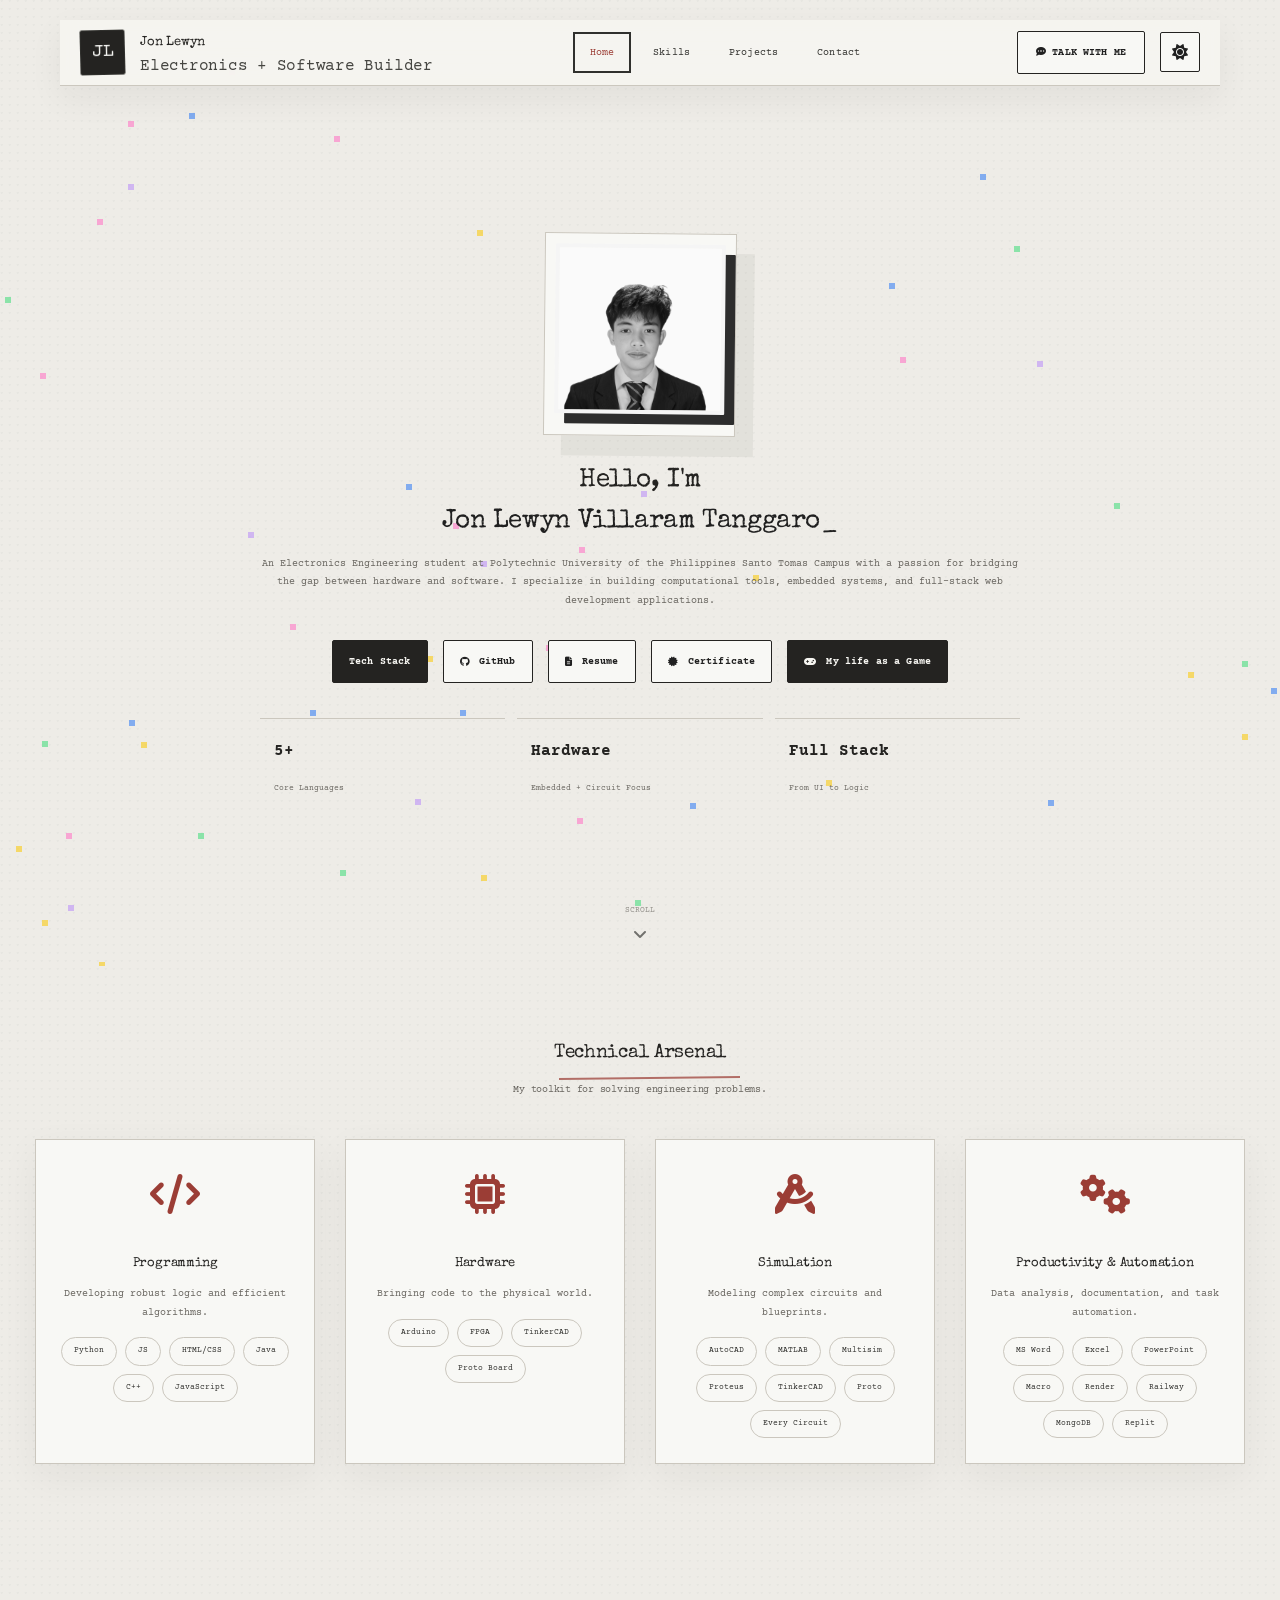
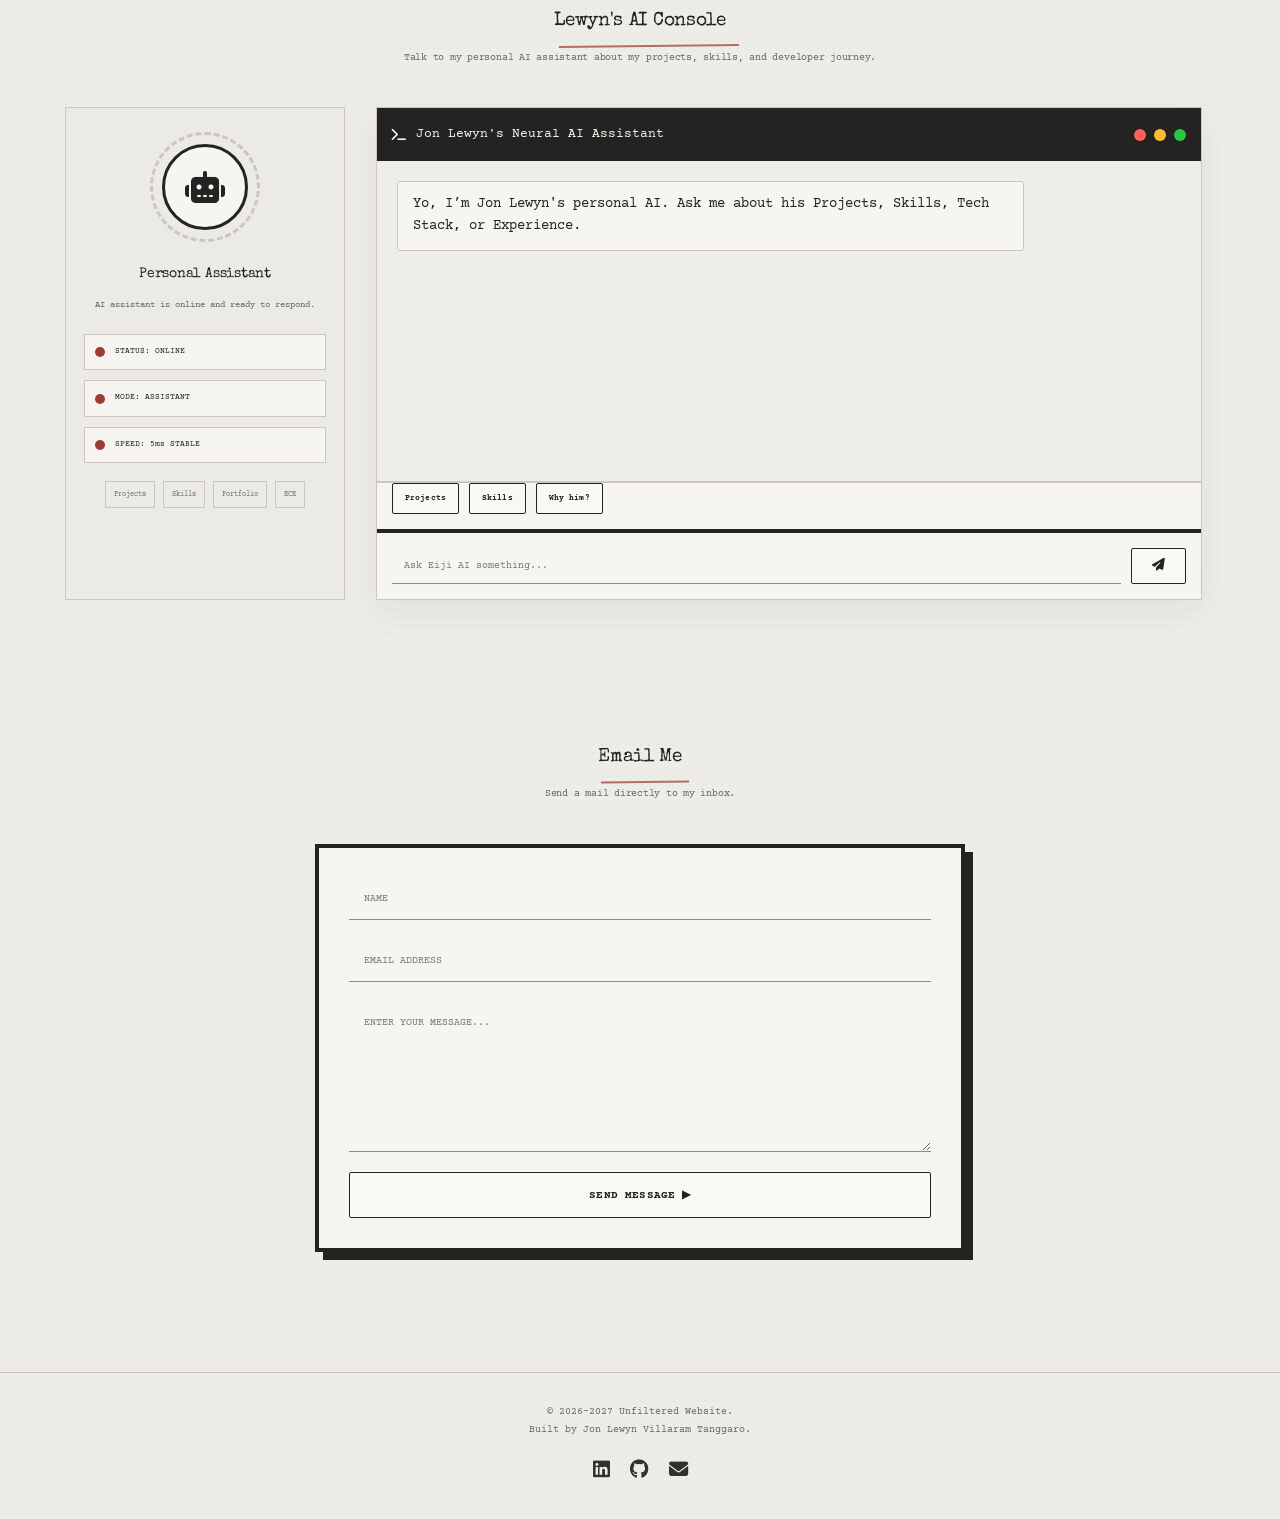
==== index.html @ c03bf4da "Add files via upload" ====
<!DOCTYPE html>
<html lang="en">
<head>
    <meta charset="UTF-8">
    <meta name="viewport" content="width=device-width, initial-scale=1.0">
    <title>Jon Lewyn | Unfiltered Website</title>

    <link href="https://fonts.googleapis.com/css2?family=Press+Start+2P&family=VT323&display=swap" rel="stylesheet">
    <link rel="stylesheet" href="https://cdnjs.cloudflare.com/ajax/libs/font-awesome/6.4.0/css/all.min.css">

    <style>
        :root {
            --bg-color: #1e1e2f;
            --panel-bg: #2a2a40;
            --panel-bg-2: #343454;
            --text-main: #f8f8f2;
            --text-muted: #a8a8b2;
            --retro-green: #4ade80;
            --retro-blue: #3b82f6;
            --retro-purple: #bd93f9;
            --retro-pink: #ff79c6;
            --retro-gold: #facc15;
            --retro-red: #ff5555;
            --border-dark: #000000;
            --grid-color: rgba(255, 255, 255, 0.03);
            --hero-glow-1: rgba(74, 222, 128, 0.10);
            --hero-glow-2: rgba(59, 130, 246, 0.10);
            --hero-glow-3: rgba(255, 121, 198, 0.08);
        }

        [data-theme="light"] {
            --bg-color: #f0f0f5;
            --panel-bg: #ffffff;
            --panel-bg-2: #ededf6;
            --text-main: #1a1a2e;
            --text-muted: #4a4a6a;
            --border-dark: #111111;
            --grid-color: rgba(0, 0, 0, 0.05);
            --hero-glow-1: rgba(74, 222, 128, 0.12);
            --hero-glow-2: rgba(59, 130, 246, 0.12);
            --hero-glow-3: rgba(255, 121, 198, 0.09);
        }

        * { box-sizing: border-box; margin: 0; padding: 0; scroll-behavior: smooth; }

        body {
            font-family: 'Press Start 2P', cursive;
            background-color: var(--bg-color);
            color: var(--text-main);
            line-height: 1.8;
            background-image:
                linear-gradient(var(--grid-color) 2px, transparent 2px),
                linear-gradient(90deg, var(--grid-color) 2px, transparent 2px);
            background-size: 30px 30px;
            overflow-x: hidden;
            transition: background-color 0.3s, color 0.3s;
            position: relative;
        }

        body::before,
        body::after {
            content: "";
            position: fixed;
            width: 500px;
            height: 500px;
            border-radius: 50%;
            filter: blur(90px);
            z-index: -1;
            animation: blobFloat 12s ease-in-out infinite;
            pointer-events: none;
        }

        body::before { top: -120px; left: -100px; background: var(--hero-glow-1); }
        body::after { bottom: -140px; right: -120px; background: var(--hero-glow-2); animation-delay: 3s; }

        @keyframes blobFloat { 0%, 100% { transform: translate(0,0) scale(1); } 50% { transform: translate(40px, 30px) scale(1.08); } }

        .scanlines { position: fixed; top: 0; left: 0; width: 100vw; height: 100vh; background: linear-gradient(rgba(18, 16, 16, 0) 50%, rgba(0, 0, 0, 0.1) 50%); background-size: 100% 4px; z-index: 9999; pointer-events: none; }

        a, button { cursor: pointer; }

        h1 { font-size: 1.6rem; line-height: 1.6; margin-bottom: 12px; }
        h2 { font-size: 1.2rem; margin-bottom: 10px; color: var(--retro-pink); text-shadow: 2px 2px 0px var(--border-dark); }
        h3 { font-size: 0.8rem; margin-bottom: 10px; color: var(--retro-blue); }
        p { font-size: 0.65rem; color: var(--text-muted); line-height: 2; }

        nav {
            position: absolute;
            top: 20px; left: 50%; transform: translateX(-50%);
            width: 95%; max-width: 1200px;
            background: rgba(42, 42, 64, 0.95);
            border: 4px solid var(--border-dark);
            box-shadow: 8px 8px 0px var(--border-dark);
            display: flex; align-items: center; justify-content: space-between;
            padding: 10px 20px; z-index: 1000;
            backdrop-filter: blur(4px);
        }

        [data-theme="light"] nav { background: rgba(255, 255, 255, 0.95); }

        .nav-left { display: flex; align-items: center; gap: 15px; }
        
        .jl-badge {
            background: var(--retro-blue); color: #fff; width: 45px; height: 45px;
            display: flex; align-items: center; justify-content: center;
            font-size: 1.2rem; border: 3px solid var(--border-dark);
            box-shadow: inset -3px -3px 0 rgba(0,0,0,0.3); text-shadow: 2px 2px 0 #000;
            cursor: pointer; transition: transform 0.1s, filter 0.2s;
        }
        .jl-badge:hover { filter: brightness(1.2); transform: scale(1.05); }
        .jl-badge:active { transform: scale(0.95); }

        .nav-brand-text { display: flex; flex-direction: column; justify-content: center; }
        .nav-brand-text .name { color: var(--text-main); font-size: 0.8rem; text-shadow: 2px 2px 0 var(--border-dark); margin-bottom: 4px;}
        .nav-brand-text .title { font-family: 'VT323', monospace; color: var(--retro-green); font-size: 1rem; line-height: 1;}

        .nav-center { display: flex; align-items: center; gap: 5px; }
        .nav-center a {
            color: var(--text-main); text-decoration: none; font-size: 0.6rem; padding: 10px 15px;
            background: transparent; border: 2px solid transparent; font-family: inherit; text-transform: uppercase; transition: 0.2s;
        }
        .nav-center a.active { background: var(--panel-bg-2); border-color: var(--border-dark); color: var(--retro-gold); box-shadow: 2px 2px 0 var(--border-dark); }
        .nav-center a:hover { color: var(--retro-pink); background: rgba(0,0,0,0.2);}

        .nav-right { display: flex; align-items: center; gap: 15px; }
        .btn-talk {
            background: var(--retro-blue); color: #fff; text-decoration: none; font-size: 0.6rem;
            padding: 12px 18px; border: 3px solid var(--border-dark); box-shadow: 4px 4px 0 var(--border-dark);
            transition: all 0.1s; text-transform: uppercase;
        }
        .btn-talk:hover { filter: brightness(1.1); }
        .btn-talk:active { transform: translate(4px, 4px); box-shadow: 0 0 0 var(--border-dark); }

        .theme-toggle-btn { background: var(--panel-bg-2); border: 3px solid var(--border-dark); width: 40px; height: 40px; font-size: 1rem; color: var(--retro-gold); display: flex; align-items: center; justify-content: center; box-shadow: 4px 4px 0 var(--border-dark); transition: 0.1s;}
        .theme-toggle-btn:active { transform: translate(4px, 4px); box-shadow: 0 0 0 var(--border-dark); }
        .mobile-menu-btn { display: none; background: var(--panel-bg-2); border: 3px solid var(--border-dark); width: 40px; height: 40px; font-size: 1.2rem; color: var(--text-main); display: none; align-items: center; justify-content: center; box-shadow: 4px 4px 0 var(--border-dark); }

        .hero-container { position: relative; text-align: center; padding: 140px 20px 120px; overflow: hidden; min-height: 100vh; display: flex; align-items: center; justify-content: center; flex-direction: column; }
        .hero-content { position: relative; z-index: 2; max-width: 1100px; margin: 0 auto; animation: heroFadeUp 1s ease forwards; }

        @keyframes heroFadeUp { from { opacity: 0; transform: translateY(30px); } to { opacity: 1; transform: translateY(0); } }

        #particle-canvas { position: absolute; inset: 0; z-index: 0; pointer-events: none; }
        .pixel-particle { position: absolute; width: 6px; height: 6px; opacity: 0.6; animation: floatUp linear infinite; }
        @keyframes floatUp { 0% { transform: translateY(0); opacity: 0; } 10% { opacity: 0.85; } 90% { opacity: 0.1; } 100% { transform: translateY(-180px); opacity: 0; } }

        .profile-frame { margin-bottom: 25px; display: inline-block; position: relative; padding: 10px; background: transparent; }
        .profile-pic { width: 170px; height: 170px; object-fit: cover; border: 4px solid var(--border-dark); box-shadow: 10px 10px 0px var(--retro-blue), 0 0 0 4px rgba(255,255,255,0.04); image-rendering: auto; position: relative; z-index: 2; animation: profileFloat 3s ease-in-out infinite; background: #fff; }
        
      
        .sticker-gif {
            position: absolute;
            bottom: -5px; 
            right: -85px; 
            height: 160px; 
            width: auto;
            z-index: 5;
            filter: drop-shadow(4px 4px 0px rgba(0,0,0,0.5));
            transition: transform 0.2s ease;
        }
        .sticker-gif:hover {
            transform: scale(1.1) rotate(3deg);
        }

        @keyframes profileFloat { 0%, 100% { transform: translateY(0); } 50% { transform: translateY(-8px); } }


        .gradient-text { color: var(--retro-purple); text-shadow: 3px 3px 0px var(--border-dark); }
        .bio-text { max-width: 760px; margin: 0 auto 30px auto; }

        .cta-buttons { display: flex; justify-content: center; flex-wrap: wrap; gap: 15px; margin-bottom: 35px; }
        .btn-primary, .btn-secondary { display: inline-flex; align-items: center; gap: 10px; padding: 12px 16px; font-size: 0.6rem; text-decoration: none; text-transform: uppercase; border: 4px solid var(--border-dark); box-shadow: 6px 6px 0px var(--border-dark); transition: transform 0.15s, box-shadow 0.15s, filter 0.2s; color: #fff; position: relative; overflow: hidden; }
        .btn-primary::before, .btn-secondary::before { content: ""; position: absolute; top: 0; left: -120%; width: 70%; height: 100%; background: rgba(255,255,255,0.18); transform: skewX(-25deg); transition: left 0.45s ease; }
        .btn-primary:hover::before, .btn-secondary:hover::before { left: 140%; }
        .btn-primary:hover, .btn-secondary:hover { transform: translate(-2px, -2px); filter: brightness(1.05); }
        .btn-primary { background: var(--retro-blue); }
        .btn-secondary { background: var(--panel-bg); color: var(--text-main); }
        .cta-buttons a[href="rpg-resume.html"] { background: var(--retro-green); color: #000; }

        .btn-primary:active, .btn-secondary:active, .cta-buttons a[href="rpg-resume.html"]:active {
            transform: translate(4px, 4px);
            box-shadow: 2px 2px 0px var(--border-dark);
        }

        .hero-stats { display: grid; grid-template-columns: repeat(3, minmax(150px, 1fr)); gap: 16px; max-width: 760px; margin: 0 auto; }
        .stat-card { background: var(--panel-bg); border: 4px solid var(--border-dark); box-shadow: 6px 6px 0px var(--border-dark); padding: 18px 14px; transition: transform 0.2s; }
        .stat-card:hover { transform: translateY(-4px); }
        .stat-card strong { display: block; font-size: 1rem; color: var(--retro-green); margin-bottom: 6px; text-shadow: 2px 2px 0px var(--border-dark); }
        .stat-card span { font-size: 0.5rem; color: var(--text-muted); }

        .scroll-indicator { position: absolute; bottom: 24px; left: 50%; transform: translateX(-50%); color: var(--text-muted); font-size: 0.5rem; z-index: 2; display: flex; flex-direction: column; align-items: center; gap: 8px; animation: bounceDown 2s infinite; }
        .scroll-indicator i { color: var(--retro-pink); font-size: 1rem; }
        @keyframes bounceDown { 0%, 100% { transform: translateX(-50%) translateY(0); } 50% { transform: translateX(-50%) translateY(6px); } }

        .skills-section, .ai-chat-section, .contact-section { padding: 70px 20px; text-align: center; position: relative; z-index: 2; }
        .section-title { margin-bottom: 40px; }

        .skills-grid { display: flex; justify-content: center; flex-wrap: wrap; gap: 30px; max-width: 1250px; margin: 0 auto; }

        @keyframes popInReveal { 0% { opacity: 0; transform: translateY(60px) scale(0.9); } 100% { opacity: 1; transform: translateY(0) scale(1); } }

        .skill-card {
            background: linear-gradient(180deg, var(--panel-bg), var(--panel-bg-2));
            width: 280px; padding: 25px; border: 4px solid var(--border-dark);
            box-shadow: 8px 8px 0px var(--border-dark); transition: transform 0.2s, background-color 0.3s, box-shadow 0.2s;
            opacity: 0; position: relative; overflow: hidden;
        }
        .skill-card::after { content: ""; position: absolute; inset: 0; background: linear-gradient(135deg, transparent 0%, rgba(255,255,255,0.08) 50%, transparent 100%); transform: translateX(-120%); transition: transform 0.5s ease; }
        .skill-card:hover::after { transform: translateX(120%); }
        .skill-card.show { animation: popInReveal 0.6s cubic-bezier(0.175, 0.885, 0.32, 1.275) forwards; }
        .skill-card:nth-child(1).show { animation-delay: 0.1s; } .skill-card:nth-child(2).show { animation-delay: 0.25s; }
        .skill-card:nth-child(3).show { animation-delay: 0.4s; } .skill-card:nth-child(4).show { animation-delay: 0.55s; }
        .skill-card:hover { transform: translateY(-8px) rotate(-0.5deg); box-shadow: 10px 10px 0px var(--border-dark); }
        .icon-box { font-size: 2.5rem; color: var(--retro-pink); margin-bottom: 15px; text-shadow: 3px 3px 0px var(--border-dark); }
        .tags { margin-top: 15px; display: flex; flex-wrap: wrap; justify-content: center; gap: 8px; }
        .tags span { background: #000; color: var(--retro-green); padding: 6px 8px; font-size: 0.5rem; border: 2px solid #555; transition: transform 0.2s; }
        .tags span:hover { transform: scale(1.06); }

        .ai-chat-section .section-title p { max-width: 760px; margin: 0 auto; }
        .ai-shell { max-width: 1150px; margin: 0 auto; display: grid; grid-template-columns: 280px 1fr; gap: 24px; align-items: stretch; }
        .ai-side-panel { background: linear-gradient(180deg, #111827, #1b1b2f); border: 4px solid var(--border-dark); box-shadow: 8px 8px 0px var(--border-dark); padding: 24px 18px; text-align: center; position: relative; overflow: hidden; }
        .ai-side-panel::before { content: ""; position: absolute; inset: 0; background: linear-gradient(135deg, rgba(74, 222, 128, 0.08), transparent 40%), linear-gradient(315deg, rgba(59, 130, 246, 0.08), transparent 40%); pointer-events: none; }
        .ai-avatar-wrap { position: relative; width: 110px; height: 110px; margin: 0 auto 20px; }
        .ai-avatar-ring { position: absolute; inset: 0; border: 3px dashed var(--retro-blue); border-radius: 50%; animation: spinRing 8s linear infinite; }
        .ai-avatar { position: absolute; inset: 12px; border-radius: 50%; display: flex; align-items: center; justify-content: center; background: radial-gradient(circle at top, #1f2937, #000); border: 3px solid var(--retro-green); color: var(--retro-green); font-size: 2rem; box-shadow: 0 0 20px rgba(74, 222, 128, 0.25); }
        @keyframes spinRing { from { transform: rotate(0deg); } to { transform: rotate(360deg); } }
        .ai-side-panel h3 { color: var(--retro-green); font-size: 0.9rem; margin-bottom: 10px; text-shadow: 2px 2px 0px var(--border-dark); }
        .ai-side-text { font-size: 0.55rem; margin-bottom: 20px; }
        .ai-status-list { display: flex; flex-direction: column; gap: 10px; margin-bottom: 18px; }
        .ai-status-item { display: flex; align-items: center; gap: 10px; background: rgba(0, 0, 0, 0.45); border: 2px solid var(--border-dark); padding: 10px; font-size: 0.5rem; color: var(--text-main); text-align: left; }
        .dot { width: 10px; height: 10px; border-radius: 50%; flex-shrink: 0; }
        .dot.online { background: var(--retro-green); box-shadow: 0 0 12px var(--retro-green); }
        .dot.thinking { background: var(--retro-gold); box-shadow: 0 0 12px var(--retro-gold); }
        .dot.secure { background: var(--retro-blue); box-shadow: 0 0 12px var(--retro-blue); }
        .ai-mini-tags { display: flex; flex-wrap: wrap; justify-content: center; gap: 8px; }
        .ai-mini-tags span { font-size: 0.45rem; padding: 6px 8px; border: 2px solid var(--border-dark); background: #000; color: var(--retro-pink); }

        .chat-container { background: var(--panel-bg); max-width: 100%; margin: 0 auto; border: 4px solid var(--border-dark); box-shadow: 8px 8px 0px var(--border-dark); display: flex; flex-direction: column; overflow: hidden; position: relative; }
        .cool-chat { background: linear-gradient(180deg, var(--panel-bg), #1d2038); }
        .chat-container::before { content: ""; position: absolute; inset: 0; background: repeating-linear-gradient(to bottom, rgba(255,255,255,0.03), rgba(255,255,255,0.03) 2px, transparent 2px, transparent 4px); pointer-events: none; opacity: 0.22; }
        .chat-header { background: #000; padding: 15px; color: var(--retro-green); border-bottom: 4px solid var(--border-dark); display: flex; align-items: center; justify-content: space-between; gap: 10px; font-size: 0.8rem; text-align: left; position: relative; z-index: 2; }
        .chat-header-left { display: flex; align-items: center; gap: 10px; }
        .chat-header-right { display: flex; gap: 8px; }
        .chat-header-right span { width: 12px; height: 12px; border-radius: 50%; display: block; }
        .chat-header-right span:nth-child(1) { background: #ff5f56; }
        .chat-header-right span:nth-child(2) { background: #ffbd2e; }
        .chat-header-right span:nth-child(3) { background: #27c93f; }

        .chat-messages { height: 320px; padding: 20px; overflow-y: auto; display: flex; flex-direction: column; gap: 15px; background: var(--bg-color); font-family: Arial, sans-serif; font-size: 0.9rem; text-align: left; position: relative; z-index: 2; }
        .chat-messages::-webkit-scrollbar { width: 8px; }
        .chat-messages::-webkit-scrollbar-thumb { background: var(--border-dark); }
        .message { padding: 12px 15px; border-radius: 8px; max-width: 80%; line-height: 1.5; border: 2px solid var(--border-dark); animation: messageIn 0.25s ease; }
        @keyframes messageIn { from { opacity: 0; transform: translateY(8px); } to { opacity: 1; transform: translateY(0); } }
        .msg-ai { background: var(--panel-bg); color: var(--text-main); align-self: flex-start; box-shadow: 3px 3px 0px var(--border-dark); }
        .msg-user { background: var(--retro-blue); color: #fff; align-self: flex-end; box-shadow: -3px 3px 0px var(--border-dark); }

        .quick-prompts { display: flex; flex-wrap: wrap; gap: 10px; padding: 0 15px 15px; background: var(--panel-bg); border-top: 2px solid rgba(255,255,255,0.06); position: relative; z-index: 2; }
        .prompt-chip { font-family: 'Press Start 2P', cursive; font-size: 0.5rem; padding: 10px 12px; border: 3px solid var(--border-dark); background: #000; color: var(--retro-green); box-shadow: 4px 4px 0px var(--border-dark); transition: transform 0.15s, color 0.2s; }
        .prompt-chip:hover { transform: translateY(-2px); color: var(--retro-pink); }

        .typing { display: inline-flex; gap: 5px; align-items: center; }
        .typing span { width: 7px; height: 7px; background: var(--retro-green); display: inline-block; animation: typingBlink 1s infinite ease-in-out; }
        .typing span:nth-child(2) { animation-delay: 0.15s; } .typing span:nth-child(3) { animation-delay: 0.3s; }
        @keyframes typingBlink { 0%, 100% { opacity: 0.3; transform: translateY(0); } 50% { opacity: 1; transform: translateY(-3px); } }

        .chat-input-area { display: flex; padding: 15px; background: var(--panel-bg); border-top: 4px solid var(--border-dark); position: relative; z-index: 2; }
        .chat-input-area input { flex: 1; padding: 12px; font-family: 'Press Start 2P', cursive; font-size: 0.6rem; background: var(--bg-color); color: var(--text-main); border: 4px solid var(--border-dark); outline: none; }
        .chat-input-area button { background: var(--retro-green); color: #000; border: 4px solid var(--border-dark); padding: 0 20px; margin-left: 10px; font-family: 'Press Start 2P', cursive; font-size: 0.8rem; transition: transform 0.1s; }
        .chat-input-area button:active { transform: translateY(2px); }

        .contact-form { background: var(--panel-bg); max-width: 650px; margin: 0 auto; padding: 30px; border: 4px solid var(--border-dark); box-shadow: 8px 8px 0px var(--border-dark); display: flex; flex-direction: column; gap: 20px; transition: background-color 0.3s; }
        .contact-form input, .contact-form textarea { font-family: 'Press Start 2P', cursive; background: var(--bg-color); color: var(--text-main); border: 4px solid var(--border-dark); padding: 15px; font-size: 0.6rem; outline: none; width: 100%; transition: background-color 0.3s, color 0.3s, transform 0.2s; }
        .contact-form input:focus, .contact-form textarea:focus { border-color: var(--retro-pink); transform: translateY(-2px); }
        .contact-form textarea { resize: vertical; min-height: 150px; }
        .contact-form button { background: var(--retro-pink); color: #fff; border: 4px solid var(--border-dark); padding: 15px; font-family: 'Press Start 2P', cursive; font-size: 0.7rem; text-transform: uppercase; box-shadow: 6px 6px 0px var(--border-dark); transition: all 0.1s; }
        .contact-form button:active { transform: translate(4px, 4px); box-shadow: 2px 2px 0px var(--border-dark); }

        footer { background: var(--panel-bg); border-top: 4px solid var(--border-dark); padding: 30px; text-align: center; margin-top: 50px; transition: background-color 0.3s; }
        .social-links { margin-top: 15px; display: flex; justify-content: center; gap: 20px; }
        .social-links a { color: var(--text-main); font-size: 1.2rem; text-shadow: 2px 2px 0px var(--border-dark); transition: color 0.2s, transform 0.2s; }
        .social-links a:hover { color: var(--retro-blue); transform: translateY(-3px); }

        .reveal { opacity: 0; transform: translateY(30px); transition: opacity 0.7s ease, transform 0.7s ease; }
        .reveal.visible { opacity: 1; transform: translateY(0); }

        /* --- ANDROID EMULATOR MODAL (FIXED) --- */
        .emulator-modal {
            display: none; position: fixed; top: 0; left: 0; width: 100vw; height: 100vh;
            background: rgba(0,0,0,0.85); z-index: 9999; align-items: center; justify-content: center;
            backdrop-filter: blur(5px);
        }
        .emulator-modal.show { display: flex; animation: fadeIn 0.2s ease; }
        @keyframes fadeIn { from { opacity: 0; } to { opacity: 1; } }

        .emulator-window {
            background: var(--panel-bg); border: 4px solid var(--border-dark); box-shadow: 12px 12px 0px rgba(0,0,0,0.8);
            width: 90%; max-width: 450px; height: 90vh; display: flex; flex-direction: column;
        }

        .emulator-header {
            background: #1e1e1e; border-bottom: 4px solid var(--border-dark); padding: 10px 15px;
            display: flex; justify-content: space-between; align-items: center; color: var(--text-muted);
        }
        .emulator-title { font-size: 0.6rem; font-family: 'Press Start 2P', cursive; color: var(--retro-green); display: flex; align-items: center; gap: 8px;}
        .emulator-close { background: var(--retro-red); border: 2px solid var(--border-dark); color: #fff; width: 25px; height: 25px; font-size: 0.8rem; cursor: pointer; transition: 0.1s;}
        .emulator-close:active { transform: translate(2px, 2px); }

        .emulator-body {
            flex: 1; display: flex; align-items: center; justify-content: center; background: #2b2b2b;
            background-image: linear-gradient(#333 1px, transparent 1px), linear-gradient(90deg, #333 1px, transparent 1px);
            background-size: 20px 20px; padding: 20px; overflow: hidden;
        }

        /* FIXED PHONE BEZELS */
        .phone-mockup {
            width: 320px; height: 600px; max-height: 90%; background: #111; border: 4px solid #444; border-radius: 30px;
            position: relative; display: flex; flex-direction: column; align-items: center;
            box-shadow: 0 0 20px rgba(0,0,0,0.5); 
            padding: 40px 10px; /* Thick top and bottom bezels */
        }
        
        .phone-camera { 
            width: 40px; height: 6px; background: #222; border-radius: 10px; 
            position: absolute; top: 18px; left: 50%; transform: translateX(-50%);
        }

        .phone-screen { 
            width: 100%; height: 100%; background: var(--bg-color); 
            border: 2px solid #222; border-radius: 4px; overflow: hidden; position: relative;
        }
        .phone-screen iframe { width: 100%; height: 100%; border: none; display: block; }

        .emulator-console {
            height: 100px; background: #000; border-top: 4px solid var(--border-dark); padding: 10px;
            font-family: 'VT323', monospace; font-size: 0.9rem; color: #aaa; display: flex; flex-direction: column; gap: 4px;
        }

        @media (max-width: 900px) {
            nav {
                position: absolute; top: 0; left: 0; transform: none; width: 100%; max-width: 100%;
                border-left: none; border-right: none; border-top: none; padding: 15px 20px; margin: 0; border-radius: 0;
            }
            .nav-brand-text { display: none; }
            .nav-center {
                display: none; width: 100%; flex-direction: column; position: absolute; top: 100%; left: 0;
                background: var(--panel-bg); border-bottom: 4px solid var(--border-dark); padding: 0; margin: 0; box-shadow: 0px 8px 0px rgba(0,0,0,0.5);
            }
            .nav-center.show { display: flex; }
            .nav-center a { width: 100%; padding: 18px; text-align: center; border-bottom: 2px solid var(--border-dark); font-size: 0.7rem; }
            .nav-center a:last-child { border-bottom: none; }
            .mobile-menu-btn { display: flex; }
            .btn-talk { display: none; }

            .hero-container { min-height: auto; padding: 120px 16px 100px; }
            h1 { font-size: 1.15rem; }
            .hero-stats { grid-template-columns: 1fr; max-width: 350px; }
            .ai-shell { grid-template-columns: 1fr; }
            .chat-input-area { flex-direction: column; gap: 10px; }
            .chat-input-area button { margin-left: 0; padding: 15px; }

    
            .sticker-gif {
                right: -40px; 
                height: 120px; 
                bottom: -10px;
            }

       
            .jl-badge { pointer-events: none; } 
        }
    </style>
    <link href="https://fonts.googleapis.com/css2?family=Courier+Prime:wght;700&family=Special+Elite&display=swap" rel="stylesheet">
    <link rel="stylesheet" href="typewriter-theme.css">
</head>
<body>

    <div class="scanlines"></div>

    <nav>
        <div class="nav-left">
            <div class="jl-badge" id="emulator-toggle" title="Launch Mobile Emulator">JL</div>
            <div class="nav-brand-text">
                <div class="name">Jon Lewyn</div>
                <div class="title">Electronics + Software Builder</div>
            </div>
        </div>

        <div class="nav-center" id="nav-center-menu">
            <a href="index.html" class="active">Home</a>
            <a href="#skills">Skills</a>
            <a href="projects.html">Projects</a>
            <a href="#contact">Contact</a>
        </div>

        <div class="nav-right">
            <a href="#ai-chat" class="btn-talk"><i class="fas fa-comment-dots"></i> TALK WITH ME</a>
            <button id="theme-btn" class="theme-toggle-btn"><i class="fas fa-sun"></i></button>
            <button id="mobile-menu-btn" class="mobile-menu-btn"><i class="fas fa-bars"></i></button>
        </div>
    </nav>

    <header class="hero-container">
        <div id="particle-canvas"></div>

        <div class="hero-content">
            <div class="profile-frame">
                <img src="me.jpg" alt="Jon Lewyn" class="profile-pic">
            </div>

            <h1>Hello, I'm <br><span class="gradient-text">Jon Lewyn Villaram Tanggaro</span></h1>
            <p class="bio-text">
                An Electronics Engineering student at Polytechnic University of the Philippines Santo Tomas Campus with a passion for bridging the gap between hardware and software.
                I specialize in building computational tools, embedded systems, and full-stack web development applications.
            </p>

            <div class="cta-buttons">
                <a href="#skills" class="btn-primary">Tech Stack</a>
                <a href="https://github.com/lewynski" target="_blank" class="btn-secondary">
                    <i class="fab fa-github"></i> GitHub
                </a>
                <a href="resume.html" class="btn-secondary">
                    <i class="fas fa-file-alt"></i> Resume
                </a>
                <a href="certificate.html" class="btn-secondary">
                    <i class="fas fa-certificate"></i> Certificate
                </a>
                <a href="rpg-resume.html" class="btn-primary">
                    <i class="fas fa-gamepad"></i> My life as a Game
                </a>
            </div>

            <div class="hero-stats reveal">
                <div class="stat-card">
                    <strong>5+</strong>
                    <span>Core Languages</span>
                </div>
                <div class="stat-card">
                    <strong>Hardware</strong>
                    <span>Embedded + Circuit Focus</span>
                </div>
                <div class="stat-card">
                    <strong>Full Stack</strong>
                    <span>From UI to Logic</span>
                </div>
            </div>
        </div>

        <div class="scroll-indicator">
            <span>SCROLL</span>
            <i class="fas fa-angle-down"></i>
        </div>
    </header>

    <section id="skills" class="skills-section reveal">
        <div class="section-title">
            <h2>Technical Arsenal</h2>
            <p>My toolkit for solving engineering problems.</p>
        </div>

        <div class="skills-grid">
            <div class="skill-card">
                <div class="icon-box"><i class="fas fa-code"></i></div>
                <h3>Programming</h3>
                <p>Developing robust logic and efficient algorithms.</p>
                <div class="tags">
                    <span>Python</span> <span>JS</span> <span>HTML/CSS</span> <span>Java</span> <span>C++</span> <span>JavaScript</span>
                </div>
            </div>
            <div class="skill-card">
                <div class="icon-box"><i class="fas fa-microchip"></i></div>
                <h3>Hardware</h3>
                <p>Bringing code to the physical world.</p>
                <div class="tags">
                    <span>Arduino</span> <span>FPGA</span> <span>TinkerCAD</span> <span>Proto Board</span>
                </div>
            </div>
            <div class="skill-card">
                <div class="icon-box"><i class="fas fa-drafting-compass"></i></div>
                <h3>Simulation</h3>
                <p>Modeling complex circuits and blueprints.</p>
                <div class="tags">
                    <span>AutoCAD</span> <span>MATLAB</span> <span>Multisim</span> <span>Proteus</span> <span>TinkerCAD</span> <span>Proto</span> <span>Every Circuit</span>
                </div>
            </div>
            <div class="skill-card">
                <div class="icon-box"><i class="fas fa-cogs"></i></div>
                <h3>Productivity & Automation</h3>
                <p>Data analysis, documentation, and task automation.</p>
                <div class="tags">
                    <span>MS Word</span> <span>Excel</span> <span>PowerPoint</span> <span>Macro</span> <span>Render</span> <span>Railway</span> <span>MongoDB</span> <span>Replit</span>
                </div>
            </div>
        </div>
    </section>

    <section id="ai-chat" class="ai-chat-section reveal">
        <div class="section-title">
            <h2>Lewyn's AI Console</h2>
            <p>Talk to my personal AI assistant about my projects, skills, and developer journey.</p>
        </div>

        <div class="ai-shell">
            <div class="ai-side-panel">
                <div class="ai-avatar-wrap">
                    <div class="ai-avatar-ring"></div>
                    <div class="ai-avatar">
                        <i class="fas fa-robot"></i>
                    </div>
                </div>

                <h3>Personal Assistant</h3>
                <p class="ai-side-text">AI assistant is online and ready to respond.</p>

                <div class="ai-status-list">
                    <div class="ai-status-item">
                        <span class="dot online"></span>
                        <span>STATUS: ONLINE</span>
                    </div>
                    <div class="ai-status-item">
                        <span class="dot thinking"></span>
                        <span>MODE: ASSISTANT</span>
                    </div>
                    <div class="ai-status-item">
                        <span class="dot secure"></span>
                        <span>SPEED: 5ms STABLE</span>
                    </div>
                </div>

                <div class="ai-mini-tags">
                    <span>Projects</span>
                    <span>Skills</span>
                    <span>Portfolio</span>
                    <span>ECE</span>
                </div>
            </div>

            <div class="chat-container cool-chat">
                <div class="chat-header">
                    <div class="chat-header-left">
                        <i class="fas fa-terminal"></i>
                        <span>Jon Lewyn's Neural AI Assistant</span>
                    </div>
                    <div class="chat-header-right">
                        <span></span><span></span><span></span>
                    </div>
                </div>

                <div class="chat-messages" id="chat-messages">
                    <div class="message msg-ai">
                        Yo, I’m Jon Lewyn's personal AI. Ask me about his Projects, Skills, Tech Stack, or Experience.
                    </div>
                </div>

                <div class="quick-prompts">
                    <button class="prompt-chip" data-prompt="Tell me about Jon Lewyn's projects">Projects</button>
                    <button class="prompt-chip" data-prompt="What are Jon Lewyn's technical skills?">Skills</button>
                    <button class="prompt-chip" data-prompt="What makes Jon Lewyn different as a developer?">Why him?</button>
                </div>

                <div class="chat-input-area">
                    <input type="text" id="chat-input" placeholder="Ask Eiji AI something..." autocomplete="off">
                    <button id="chat-send-btn"><i class="fas fa-paper-plane"></i></button>
                </div>
            </div>
        </div>
    </section>

    <section id="contact" class="contact-section reveal">
        <div class="section-title">
            <h2>Email Me</h2>
            <p>Send a mail directly to my inbox.</p>
        </div>

        <form action="https://formsubmit.co/lewynvllram@gmail.com" method="POST" class="contact-form">
            <input type="hidden" name="_subject" value="New Message from Unfiltered Portfolio!">
            <input type="hidden" name="_captcha" value="false">
            <input type="hidden" name="_next" value="https://lewynski.github.io/">

            <input type="text" name="name" placeholder="NAME" required>
            <input type="email" name="email" placeholder="EMAIL ADDRESS" required>
            <textarea name="message" placeholder="ENTER YOUR MESSAGE..." required></textarea>

            <button type="submit">SEND MESSAGE ▶</button>
        </form>
    </section>

    <footer>
        <p>&copy; 2026-2027 Unfiltered Website.<br>Built by Jon Lewyn Villaram Tanggaro.</p>
        <div class="social-links">
            <a href="https://www.linkedin.com/in/jon-lewyn-tanggaro" target="_blank"><i class="fab fa-linkedin"></i></a>
            <a href="https://github.com/lewynski" target="_blank"><i class="fab fa-github"></i></a>
            <a href="mailto:lewynvllram@gmail.com"><i class="fas fa-envelope"></i></a>
        </div>
    </footer>

    <div id="emulator-modal" class="emulator-modal">
        <div class="emulator-window">
            <div class="emulator-header">
                <div class="emulator-title"><i class="fas fa-mobile-alt"></i> Android Emulator </div>
                <button id="close-emulator" class="emulator-close"><i class="fas fa-times"></i></button>
            </div>
            <div class="emulator-body">
                <div class="phone-mockup">
                    <div class="phone-camera"></div>
                    <div class="phone-screen">
                        <iframe src="index.html" frameborder="0"></iframe>
                    </div>
                </div>
            </div>
            <div class="emulator-console">
                <span>> adb connect localhost:5555</span>
                <span>> deploying unfiltered-website.apk</span>
                <span style="color: var(--retro-green);">> App launched successfully. Mobile view active.</span>
            </div>
        </div>
    </div>

    <script>
        const themeBtn = document.getElementById('theme-btn');
        const themeIcon = themeBtn.querySelector('i');
        const body = document.documentElement;

        const savedTheme = localStorage.getItem('arcade-theme');
        if (savedTheme === 'light') {
            body.setAttribute('data-theme', 'light');
            themeIcon.classList.replace('fa-sun', 'fa-moon');
            themeIcon.style.color = 'var(--retro-purple)';
        }

        themeBtn.addEventListener('click', () => {
            if (body.getAttribute('data-theme') === 'light') {
                body.removeAttribute('data-theme');
                localStorage.setItem('arcade-theme', 'dark');
                themeIcon.classList.replace('fa-moon', 'fa-sun');
                themeIcon.style.color = 'var(--retro-gold)';
            } else {
                body.setAttribute('data-theme', 'light');
                localStorage.setItem('arcade-theme', 'light');
                themeIcon.classList.replace('fa-sun', 'fa-moon');
                themeIcon.style.color = 'var(--retro-purple)';
            }
        });

        const mobileBtn = document.getElementById('mobile-menu-btn');
        const navMenu = document.getElementById('nav-center-menu');

        mobileBtn.addEventListener('click', () => {
            navMenu.classList.toggle('show');
            const icon = mobileBtn.querySelector('i');
            if (navMenu.classList.contains('show')) {
                icon.classList.replace('fa-bars', 'fa-times');
            } else {
                icon.classList.replace('fa-times', 'fa-bars');
            }
        });

        const particleCanvas = document.getElementById('particle-canvas');
        const colors = ['#4ade80', '#3b82f6', '#bd93f9', '#ff79c6', '#facc15'];

        function createParticles() {
            for (let i = 0; i < 50; i++) {
                const particle = document.createElement('div');
                particle.className = 'pixel-particle';
                particle.style.left = Math.random() * 100 + '%';
                particle.style.top = Math.random() * 100 + '%';
                particle.style.backgroundColor = colors[Math.floor(Math.random() * colors.length)];
                particle.style.animationDuration = (Math.random() * 3 + 2.5) + 's';
                particle.style.animationDelay = (Math.random() * 5) + 's';
                particleCanvas.appendChild(particle);
            }
        }
        createParticles();

        const observerOptions = { threshold: 0.18 };

        const observer = new IntersectionObserver((entries) => {
            entries.forEach(entry => {
                if (entry.isIntersecting) {
                    entry.target.classList.add('visible', 'show');
                    observer.unobserve(entry.target);
                }
            });
        }, observerOptions);

        document.querySelectorAll('.skill-card, .reveal').forEach(el => {
            observer.observe(el);
        });

        // --- EMULATOR LOGIC ---
        const emulatorToggle = document.getElementById('emulator-toggle');
        const emulatorModal = document.getElementById('emulator-modal');
        const closeEmulator = document.getElementById('close-emulator');

        if (window.self !== window.top) {
            emulatorToggle.style.pointerEvents = 'none';
        } else {
            emulatorToggle.addEventListener('click', () => {
                emulatorModal.classList.add('show');
            });
        }

        closeEmulator.addEventListener('click', () => {
            emulatorModal.classList.remove('show');
        });

        emulatorModal.addEventListener('click', (e) => {
            if (e.target === emulatorModal) {
                emulatorModal.classList.remove('show');
            }
        });

        // --- AI CHAT LOGIC ---
        const GROQ_API_KEY = "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";

        const chatMessages = document.getElementById('chat-messages');
        const chatInput = document.getElementById('chat-input');
        const chatSendBtn = document.getElementById('chat-send-btn');

        const systemPrompt = `You are Eiji AI, the personal AI assistant for Jon Lewyn Villaram Tanggaro.
You are embedded on his developer portfolio website. Keep answers concise, friendly, and slightly retro/cyberpunk in tone.

Information about Jon Lewyn:
- He is an Electronics Engineering student at Polytechnic University of the Philippines (PUP) Santo Tomas Campus.
- He is a Web Developer bridging hardware and software.
- Skills: Python, JavaScript, HTML/CSS, Java, C++, Arduino Uno, FPGA, AutoCAD, MATLAB, Multisim, Proteus, MS Office, Macro automation.
- Experience: Intern (OJT) at Bandai Wireharness Philippines (developed automated system with the help of Macro Programming Language). Work Immersion at NOCECO.
- Projects: CapySave (Virtual Wallet Monitoring), Capy Save AI, NetWatch (Ping Monitoring), Retro Snake Game, Floradex (Flower WIKI).
- Affiliations: OECES Special Project Officer, IECEP Batangas Student Chapter.

If the user asks a question about Jon Lewyn Tanggaro, answer accurately based on this data. If they just want to chat, be conversational and polite. Never output code formatting or markdown in your responses.`;

        let conversationHistory = [
            { role: "system", content: systemPrompt }
        ];

        function addMessageToUI(message, sender) {
            const msgDiv = document.createElement('div');
            msgDiv.classList.add('message', sender === 'user' ? 'msg-user' : 'msg-ai');
            msgDiv.textContent = message;
            chatMessages.appendChild(msgDiv);
            chatMessages.scrollTop = chatMessages.scrollHeight;
        }

        function addTypingIndicator() {
            const typingDiv = document.createElement('div');
            typingDiv.classList.add('message', 'msg-ai');
            typingDiv.id = 'typing-indicator';
            typingDiv.innerHTML = `<div class="typing"><span></span><span></span><span></span></div>`;
            chatMessages.appendChild(typingDiv);
            chatMessages.scrollTop = chatMessages.scrollHeight;
        }

        function removeTypingIndicator() {
            const typingDiv = document.getElementById('typing-indicator');
            if (typingDiv) typingDiv.remove();
        }

        async function handleSend() {
            const userText = chatInput.value.trim();
            if (!userText) return;

            addMessageToUI(userText, 'user');
            conversationHistory.push({ role: "user", content: userText });
            chatInput.value = '';
            addTypingIndicator();

            if (!GROQ_API_KEY || GROQ_API_KEY === "YOUR_GROQ_API_KEY_HERE") {
                setTimeout(() => {
                    removeTypingIndicator();
                    addMessageToUI("System error: API key not configured yet.", 'ai');
                }, 500);
                return;
            }

            try {
                const response = await fetch("https://api.groq.com/openai/v1/chat/completions", {
                    method: "POST",
                    headers: {
                        "Authorization": `Bearer ${GROQ_API_KEY}`,
                        "Content-Type": "application/json"
                    },
                    body: JSON.stringify({
                        model: "llama-3.1-8b-instant",
                        messages: conversationHistory,
                        temperature: 0.7,
                        max_tokens: 150
                    })
                });

                if (!response.ok) {
                    const errorDetails = await response.json();
                    throw new Error(errorDetails.error?.message || "Request failed.");
                }

                const data = await response.json();

                if (data.choices && data.choices.length > 0) {
                    const aiResponse = data.choices[0].message.content;
                    removeTypingIndicator();
                    addMessageToUI(aiResponse, 'ai');
                    conversationHistory.push({ role: "assistant", content: aiResponse });
                } else {
                    throw new Error("Invalid API response format");
                }

            } catch (error) {
                removeTypingIndicator();
                addMessageToUI("Transmission failed: " + error.message, 'ai');
                console.error("Chat Error:", error);
            }
        }

        chatSendBtn.addEventListener('click', handleSend);
        chatInput.addEventListener('keypress', function (e) {
            if (e.key === 'Enter') handleSend();
        });

        document.querySelectorAll('.prompt-chip').forEach(chip => {
            chip.addEventListener('click', () => {
                chatInput.value = chip.dataset.prompt;
                handleSend();
            });
        });
    </script>
</body>
</html>
---- typewriter-theme.css ----
/* Typewriter-inspired portfolio theme */
:root,
[data-theme="light"],
[data-theme="dark"] {
  --bg-color: #e9e9e7 !important;
  --panel-bg: #f8f8f5 !important;
  --panel-bg-2: #dededb !important;
  --text-main: #202020 !important;
  --text-muted: #60605c !important;
  --border-dark: #30302d !important;
  --grid-color: transparent !important;
  --hero-glow-1: transparent !important;
  --hero-glow-2: transparent !important;
  --hero-glow-3: transparent !important;
  --retro-green: #454541 !important;
  --retro-blue: #30302d !important;
  --retro-purple: #6b6b66 !important;
  --retro-pink: #3c3c39 !important;
  --retro-gold: #575752 !important;
  --retro-red: #555550 !important;
  --retro-orange: #666660 !important;
  --retro-cyan: #4d4d49 !important;
}

* { text-shadow: none !important; }

html { background: #e9e9e7; }

body {
  font-family: "Courier Prime", "Courier New", Courier, monospace !important;
  background-color: var(--bg-color) !important;
  background-image:
    radial-gradient(rgba(0,0,0,.055) .55px, transparent .65px),
    linear-gradient(90deg, rgba(255,255,255,.28), rgba(0,0,0,.018)) !important;
  background-size: 5px 5px, 100% 100% !important;
  color: var(--text-main) !important;
  letter-spacing: .015em;
}

body::before,
body::after,
.scanlines { display: none !important; }

h1, h2, h3, h4, h5, h6,
.logo, .name, .item-title, .archive-header h1,
.hero-title, .section-title, .nav-brand-text {
  font-family: "Special Elite", "Courier Prime", "Courier New", monospace !important;
  color: var(--text-main) !important;
  letter-spacing: .035em;
}

p, li, .item-desc, .nav-brand-text .title {
  font-family: "Courier Prime", "Courier New", monospace !important;
}

nav {
  background: rgba(248,248,245,.94) !important;
  border: 1px solid #555550 !important;
  border-radius: 2px !important;
  box-shadow: 0 7px 18px rgba(0,0,0,.08) !important;
  backdrop-filter: blur(8px) !important;
}

.jl-badge, .logo-icon {
  background: #30302d !important;
  color: #f8f8f5 !important;
  border: 1px solid #30302d !important;
  border-radius: 50% !important;
  box-shadow: none !important;
}

.nav-center a, .nav-links a, .dropbtn {
  color: #30302d !important;
  border-radius: 0 !important;
}

.nav-center a::before { background: #30302d !important; }
.nav-center a:hover, .nav-center a.active, .nav-links a:hover {
  color: #111 !important;
  background: transparent !important;
  border-color: #30302d !important;
  box-shadow: none !important;
  text-decoration: underline;
  text-underline-offset: 5px;
}

button, .btn-talk, .btn-primary, .btn-secondary, .btn-card,
.back-btn, .cta-btn, .download-btn, .theme-toggle-btn, .mobile-menu-btn {
  font-family: "Courier Prime", "Courier New", monospace !important;
  background: #f8f8f5 !important;
  color: #202020 !important;
  border: 1px solid #30302d !important;
  border-radius: 1px !important;
  box-shadow: 3px 3px 0 #8a8a84 !important;
  text-transform: uppercase;
  letter-spacing: .08em;
}

button:hover, .btn-talk:hover, .btn-primary:hover, .btn-secondary:hover,
.btn-card:hover, .back-btn:hover, .cta-btn:hover, .download-btn:hover {
  background: #30302d !important;
  color: #f8f8f5 !important;
  transform: translate(-1px,-1px) !important;
  box-shadow: 5px 5px 0 #aaa9a3 !important;
  filter: none !important;
}

button:active, .btn-talk:active, .btn-primary:active, .btn-secondary:active,
.btn-card:active, .back-btn:active {
  transform: translate(2px,2px) !important;
  box-shadow: 1px 1px 0 #8a8a84 !important;
}

.hero, .hero-section, .hero-container, .archive-container, main {
  background: transparent !important;
}

.profile-frame, .profile-container, .profile-card {
  background: #f8f8f5 !important;
  border: 1px solid #30302d !important;
  border-radius: 2px !important;
  box-shadow: 8px 8px 0 rgba(48,48,45,.16) !important;
}

.profile-pic, .profile-frame img, .profile-container img {
  border-radius: 1px !important;
  filter: grayscale(100%) contrast(1.04) !important;
  border-color: #f8f8f5 !important;
}

.badge, .status-badge, .tags span, .tag, .tech-tag {
  background: #ededE9 !important;
  color: #30302d !important;
  border: 1px dashed #777771 !important;
  border-radius: 1px !important;
}

.skill-card, .item-card, .project-card, .contact-card, .resume-card,
.cert-card, .certificate-card, .chat-container, .about-card, .panel {
  background: #f8f8f5 !important;
  color: #202020 !important;
  border: 1px solid #4c4c48 !important;
  border-radius: 2px !important;
  box-shadow: 7px 7px 0 rgba(70,70,66,.15) !important;
}

.skill-card:hover, .item-card:hover, .project-card:hover, .cert-card:hover {
  transform: translateY(-3px) rotate(-.15deg) !important;
  border-color: #202020 !important;
  box-shadow: 9px 10px 0 rgba(70,70,66,.18) !important;
}

.item-card::before, .item-card::after { display: none !important; }

.item-img-wrapper, .project-image, .cert-image {
  background: #e3e3df !important;
  color: #30302d !important;
  border: 1px solid #4c4c48 !important;
  border-radius: 1px !important;
  box-shadow: inset 0 0 18px rgba(0,0,0,.08) !important;
  filter: grayscale(100%);
}

.icon-box, .skill-icon, .section-icon {
  background: transparent !important;
  color: #30302d !important;
  border: 1px solid #777771 !important;
  border-radius: 50% !important;
  box-shadow: none !important;
}

.gradient-text {
  background: none !important;
  -webkit-text-fill-color: #202020 !important;
  color: #202020 !important;
  position: relative;
}

.gradient-text::after {
  content: "_";
  animation: typeCursor 1s steps(1) infinite;
}

@keyframes typeCursor { 50% { opacity: 0; } }

.section-title h2::before, .archive-header h1::before {
  content: "// ";
  color: #777771;
}

hr, footer { border-color: #777771 !important; }
footer { background: rgba(248,248,245,.7) !important; color: #5f5f5a !important; }
.social-links a { color: #30302d !important; }
.social-links a:hover { color: #000 !important; }

input, textarea, select {
  font-family: "Courier Prime", "Courier New", monospace !important;
  color: #202020 !important;
  background: #fbfbf8 !important;
  border: 1px solid #555550 !important;
  border-radius: 1px !important;
  box-shadow: inset 2px 2px 0 rgba(0,0,0,.05) !important;
}

@media (max-width: 900px) {
  nav { border-left: 0 !important; border-right: 0 !important; border-top: 0 !important; }
  .nav-center { background: #f8f8f5 !important; border-color: #555550 !important; }
}

/* Refined editorial pass — quiet, personal, and intentionally imperfect */
:root,
[data-theme="light"],
[data-theme="dark"] {
  --paper: #f6f5f1 !important;
  --paper-deep: #eceae4 !important;
  --ink: #242321 !important;
  --ink-soft: #68655f !important;
  --rule: #cbc7be !important;
  --proof: #9b3d35 !important;
  --bg-color: #e8e6e0 !important;
  --panel-bg: var(--paper) !important;
  --panel-bg-2: var(--paper-deep) !important;
  --text-main: var(--ink) !important;
  --text-muted: var(--ink-soft) !important;
  --border-dark: var(--ink) !important;
}

html { scroll-padding-top: 110px; }

body {
  font-weight: 400 !important;
  letter-spacing: 0 !important;
  background-image:
    linear-gradient(rgba(255,255,255,.24), rgba(255,255,255,.24)),
    radial-gradient(circle at 20% 10%, rgba(0,0,0,.035) 0 1px, transparent 1.2px) !important;
  background-size: auto, 8px 8px !important;
}

body > * { position: relative; }

body::selection,
::selection { background: rgba(155,61,53,.18); color: var(--ink); }

h1, h2, h3, h4, h5, h6,
.logo, .name, .item-title, .archive-header h1,
.hero-title, .section-title, .nav-brand-text {
  letter-spacing: -.015em !important;
  font-weight: 400 !important;
}

p, li, .item-desc, .nav-brand-text .title {
  font-weight: 400 !important;
}

p { line-height: 1.78 !important; }

nav {
  max-width: 1160px !important;
  background: rgba(246,245,241,.88) !important;
  border: 0 !important;
  border-bottom: 1px solid var(--rule) !important;
  border-radius: 0 !important;
  box-shadow: 0 12px 34px rgba(35,33,29,.06) !important;
  backdrop-filter: blur(14px) saturate(.85) !important;
}

.jl-badge, .logo-icon {
  border-radius: 2px !important;
  background: var(--ink) !important;
  transform: rotate(-1.5deg);
}

.nav-center a, .nav-links a, .dropbtn {
  text-transform: none !important;
  letter-spacing: .015em !important;
  font-weight: 400 !important;
}

.nav-center a:hover, .nav-center a.active, .nav-links a:hover {
  text-decoration: none !important;
  color: var(--proof) !important;
}

.nav-center a::before {
  height: 1px !important;
  background: var(--proof) !important;
}

button, .btn-talk, .btn-primary, .btn-secondary, .btn-card,
.back-btn, .cta-btn, .download-btn, .theme-toggle-btn, .mobile-menu-btn {
  text-transform: none !important;
  letter-spacing: .015em !important;
  font-weight: 700 !important;
  border: 1px solid var(--ink) !important;
  border-radius: 2px !important;
  box-shadow: none !important;
  transition: background .2s ease, color .2s ease, transform .2s ease !important;
}

button:hover, .btn-talk:hover, .btn-primary:hover, .btn-secondary:hover,
.btn-card:hover, .back-btn:hover, .cta-btn:hover, .download-btn:hover {
  transform: translateY(-2px) !important;
  box-shadow: 0 8px 18px rgba(36,35,33,.10) !important;
}

button:active, .btn-talk:active, .btn-primary:active, .btn-secondary:active,
.btn-card:active, .back-btn:active {
  transform: translateY(0) !important;
  box-shadow: none !important;
}

.btn-primary, .cta-btn, .download-btn {
  background: var(--ink) !important;
  color: var(--paper) !important;
}

.btn-primary:hover, .cta-btn:hover, .download-btn:hover {
  background: var(--proof) !important;
  border-color: var(--proof) !important;
}

.profile-frame, .profile-container, .profile-card {
  padding: 10px !important;
  border: 1px solid var(--rule) !important;
  border-radius: 0 !important;
  box-shadow: 18px 20px 0 rgba(36,35,33,.055) !important;
  transform: rotate(.6deg);
}

.profile-pic, .profile-frame img, .profile-container img {
  filter: grayscale(100%) contrast(1.02) brightness(.98) !important;
}

.badge, .status-badge, .tags span, .tag, .tech-tag {
  background: transparent !important;
  border: 1px solid var(--rule) !important;
  border-radius: 999px !important;
  padding-left: .75rem !important;
  padding-right: .75rem !important;
  letter-spacing: 0 !important;
  text-transform: none !important;
}

.skill-card, .item-card, .project-card, .contact-card, .resume-card,
.cert-card, .certificate-card, .chat-container, .about-card, .panel {
  border: 1px solid var(--rule) !important;
  border-radius: 0 !important;
  box-shadow: 0 12px 36px rgba(40,37,31,.055) !important;
}

.skill-card, .item-card, .project-card, .cert-card, .certificate-card {
  transition: transform .25s ease, box-shadow .25s ease, border-color .25s ease !important;
}

.skill-card:hover, .item-card:hover, .project-card:hover, .cert-card:hover,
.certificate-card:hover {
  transform: translateY(-5px) !important;
  border-color: #aaa69d !important;
  box-shadow: 0 20px 44px rgba(40,37,31,.09) !important;
}

.skill-card::after, .btn-primary::before, .btn-secondary::before,
.ai-side-panel::before, .chat-container::before { display: none !important; }

.icon-box, .skill-icon, .section-icon {
  border: 0 !important;
  border-radius: 0 !important;
  color: var(--proof) !important;
}

.gradient-text::after { color: var(--proof); }

.section-title h2::before, .archive-header h1::before {
  content: "" !important;
}

.section-title h2, .archive-header h1 {
  display: inline-block;
  position: relative;
}

.section-title h2::after, .archive-header h1::after {
  content: "";
  position: absolute;
  left: 3%; right: -8%; bottom: -8px;
  height: 2px;
  background: var(--proof);
  opacity: .72;
  transform: rotate(-.7deg);
}

.hero-stats { gap: 12px !important; }
.stat-card {
  border: 0 !important;
  border-top: 1px solid var(--rule) !important;
  background: transparent !important;
  box-shadow: none !important;
  text-align: left !important;
}
.stat-card:hover { transform: none !important; }
.stat-card strong { color: var(--ink) !important; text-shadow: none !important; }

.ai-shell { gap: 18px !important; }
.ai-side-panel {
  background: var(--paper-deep) !important;
  border: 1px solid var(--rule) !important;
  box-shadow: none !important;
}
.ai-avatar-ring { border-color: var(--rule) !important; animation: none !important; }
.ai-avatar {
  background: var(--paper) !important;
  border-color: var(--ink) !important;
  color: var(--ink) !important;
  box-shadow: none !important;
}
.ai-side-panel h3 { color: var(--ink) !important; text-shadow: none !important; }
.ai-status-item {
  background: rgba(255,255,255,.45) !important;
  border: 1px solid var(--rule) !important;
  color: var(--ink) !important;
}
.dot { box-shadow: none !important; background: var(--proof) !important; }
.ai-mini-tags span {
  background: transparent !important;
  color: var(--ink-soft) !important;
  border: 1px solid var(--rule) !important;
}

.chat-header {
  background: var(--ink) !important;
  color: var(--paper) !important;
  border-bottom: 0 !important;
}
.chat-messages { background: #efede7 !important; font-family: "Courier Prime", monospace !important; }
.message {
  border: 1px solid var(--rule) !important;
  border-radius: 3px !important;
  box-shadow: none !important;
}
.msg-user { background: #dedbd3 !important; color: var(--ink) !important; }
.msg-ai { background: var(--paper) !important; }
.quick-prompts { border-color: var(--rule) !important; }

.item-img-wrapper, .project-image, .cert-image {
  filter: grayscale(100%) contrast(.96) !important;
  border: 0 !important;
  border-bottom: 1px solid var(--rule) !important;
  box-shadow: none !important;
}

footer {
  border-top: 1px solid var(--rule) !important;
  background: transparent !important;
}

input, textarea, select {
  border: 0 !important;
  border-bottom: 1px solid #8e8a82 !important;
  border-radius: 0 !important;
  box-shadow: none !important;
  background: transparent !important;
}
input:focus, textarea:focus, select:focus {
  outline: none !important;
  border-color: var(--proof) !important;
}

/* Make motion feel authored rather than decorative */
.skill-card.show { animation: quietReveal .55s ease both !important; }
@keyframes quietReveal {
  from { opacity: 0; transform: translateY(16px); }
  to { opacity: 1; transform: translateY(0); }
}
.scroll-indicator { animation: none !important; opacity: .7; }

@media (min-width: 901px) {
  .skills-grid > *:nth-child(even),
  .items-grid > *:nth-child(even),
  .projects-grid > *:nth-child(even),
  .certificates-grid > *:nth-child(even) {
    transform: translateY(18px);
  }
  .skills-grid > *:nth-child(even):hover,
  .items-grid > *:nth-child(even):hover,
  .projects-grid > *:nth-child(even):hover,
  .certificates-grid > *:nth-child(even):hover {
    transform: translateY(12px) !important;
  }
}

@media (max-width: 900px) {
  nav {
    background: rgba(246,245,241,.96) !important;
    box-shadow: 0 6px 20px rgba(35,33,29,.06) !important;
  }
  .nav-center { border: 1px solid var(--rule) !important; box-shadow: 0 18px 34px rgba(35,33,29,.08); }
  .profile-frame, .profile-container, .profile-card { transform: none; box-shadow: 10px 12px 0 rgba(36,35,33,.05) !important; }
  .ai-shell { grid-template-columns: 1fr !important; }
}

@media (prefers-reduced-motion: reduce) {
  *, *::before, *::after {
    animation-duration: .01ms !important;
    animation-iteration-count: 1 !important;
    transition-duration: .01ms !important;
  }
}
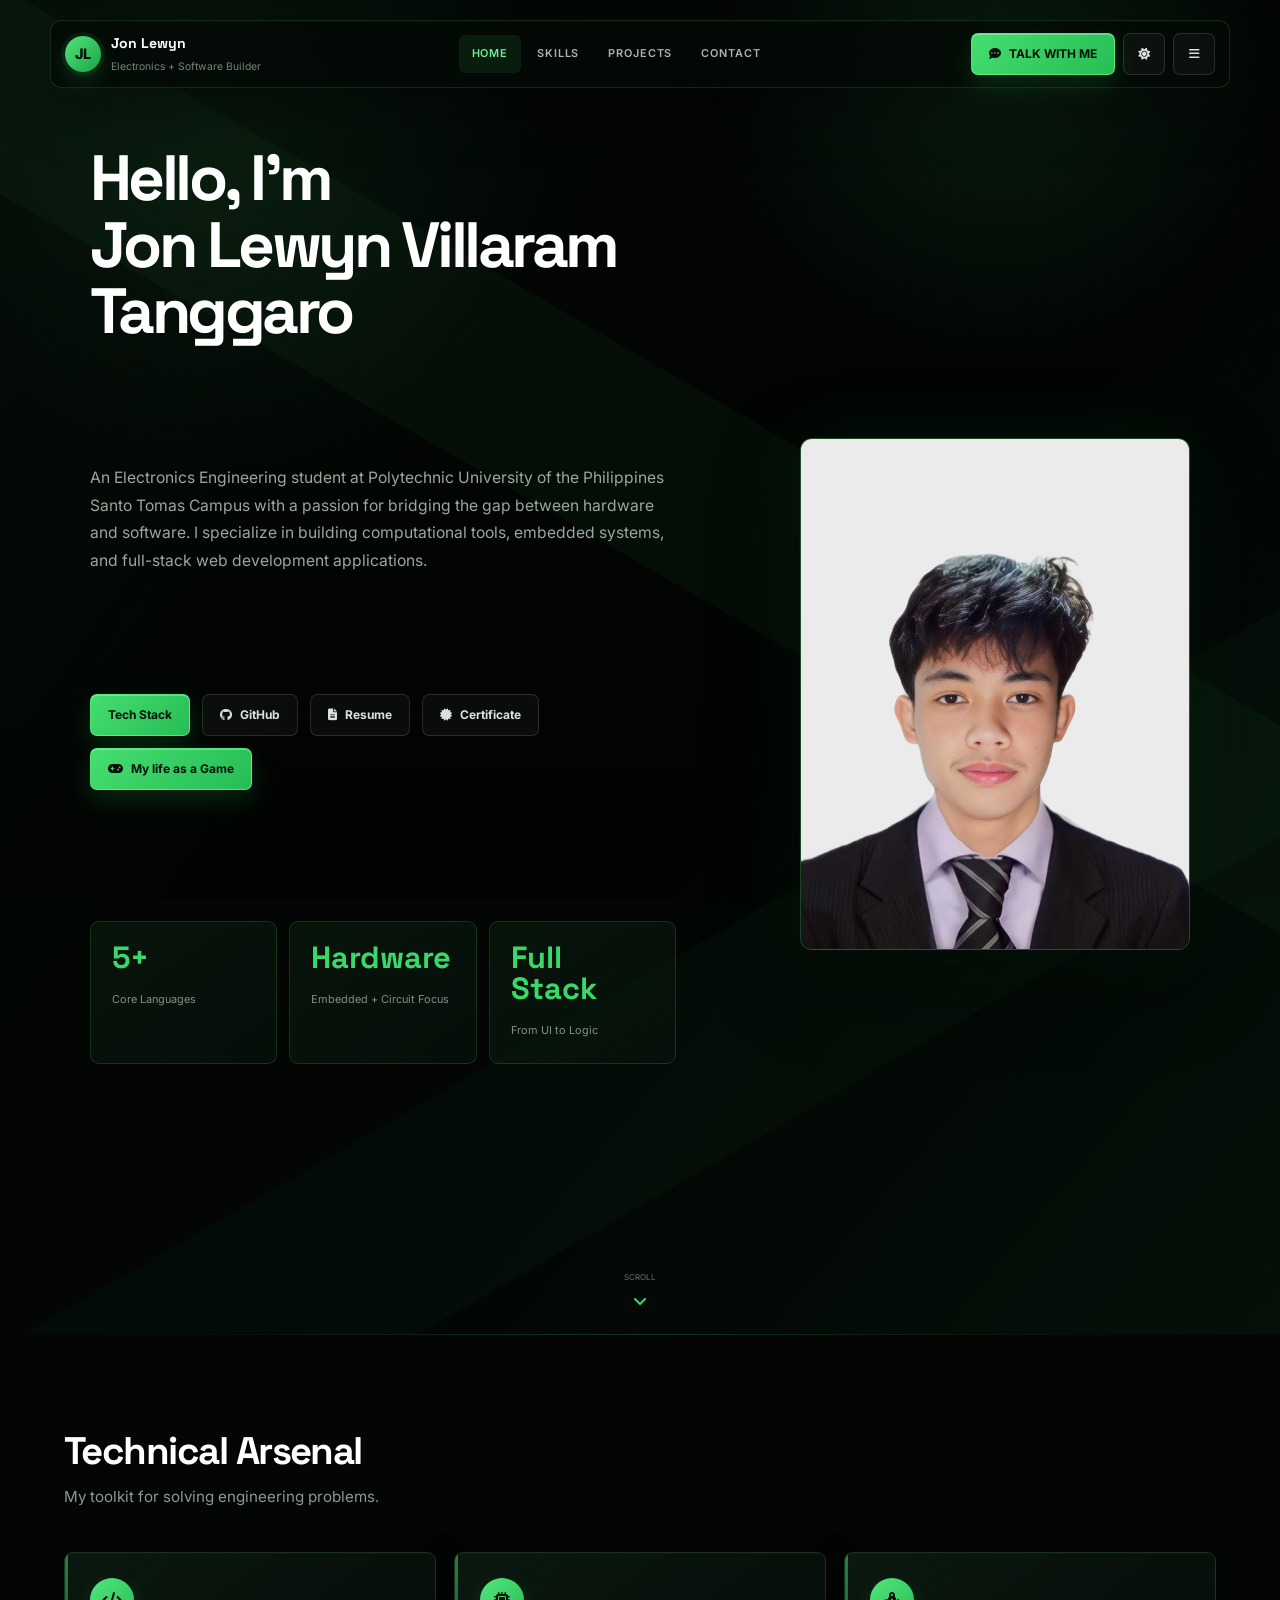
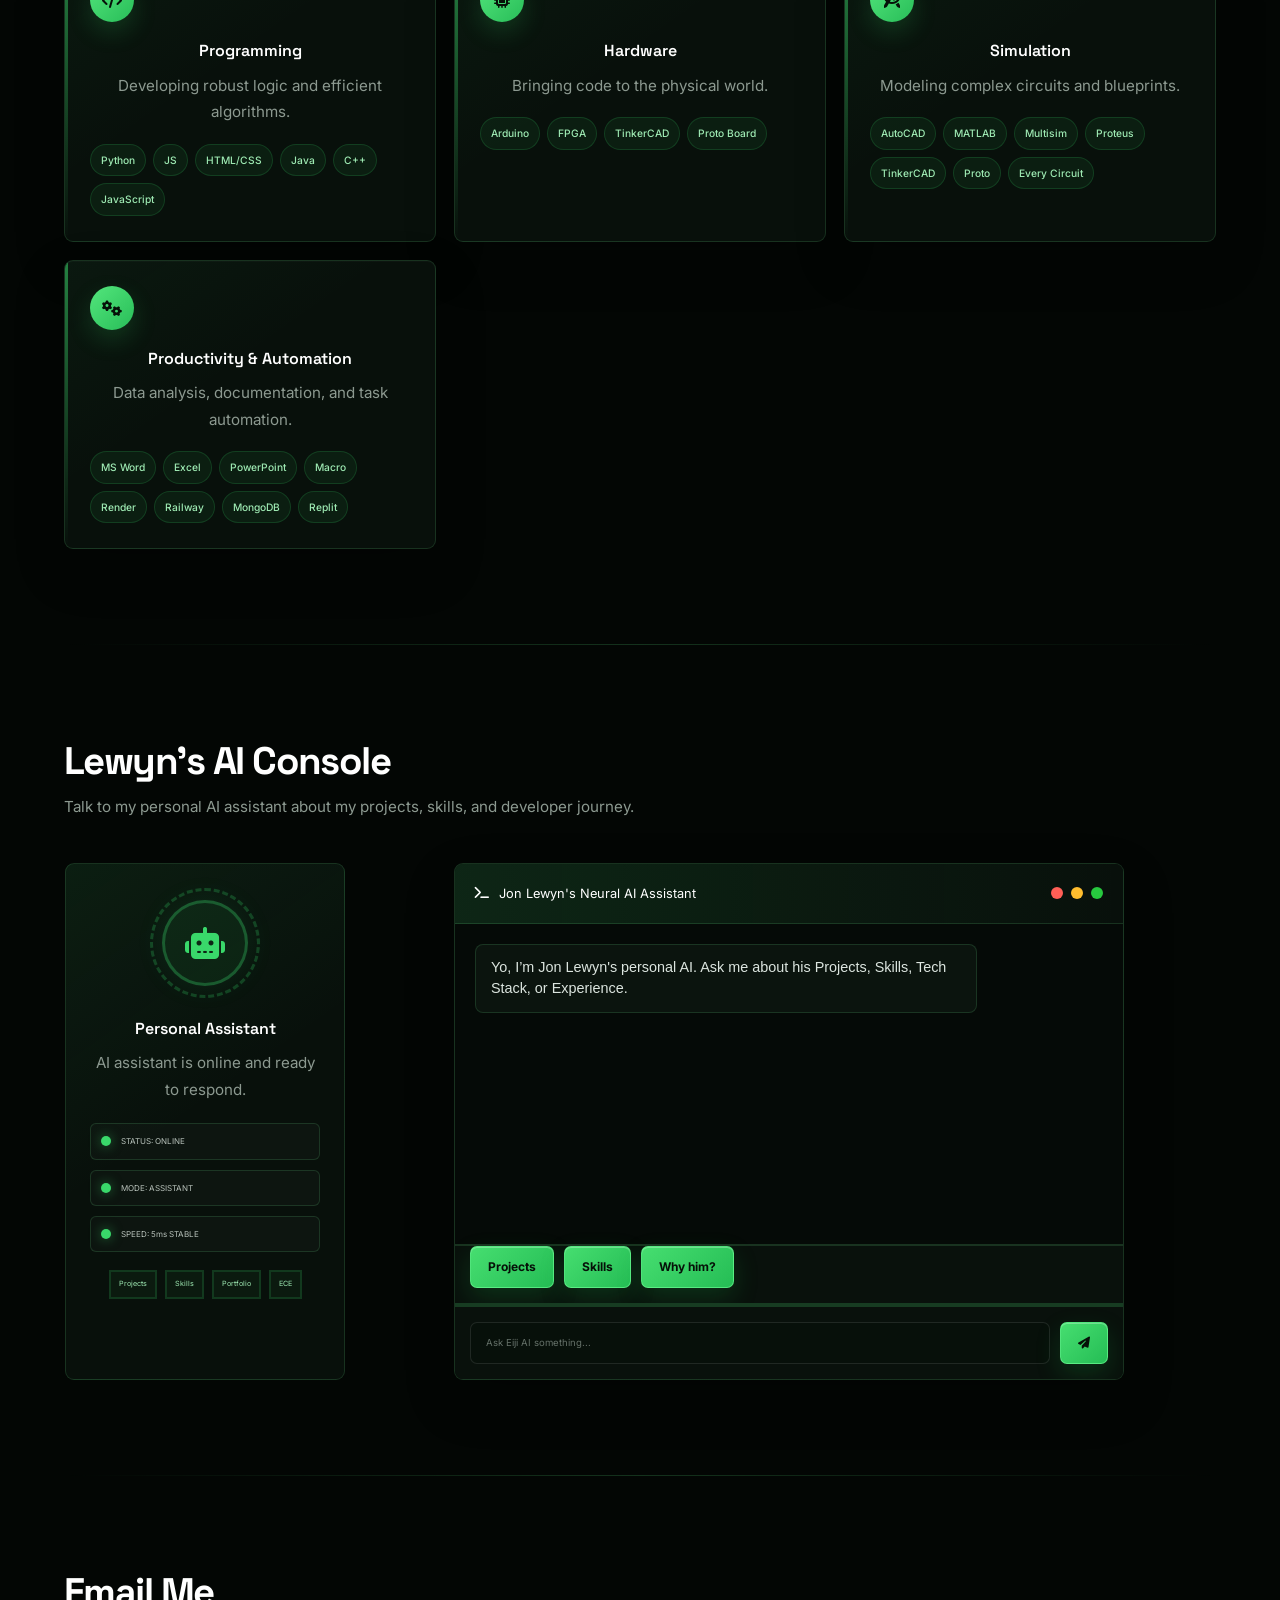
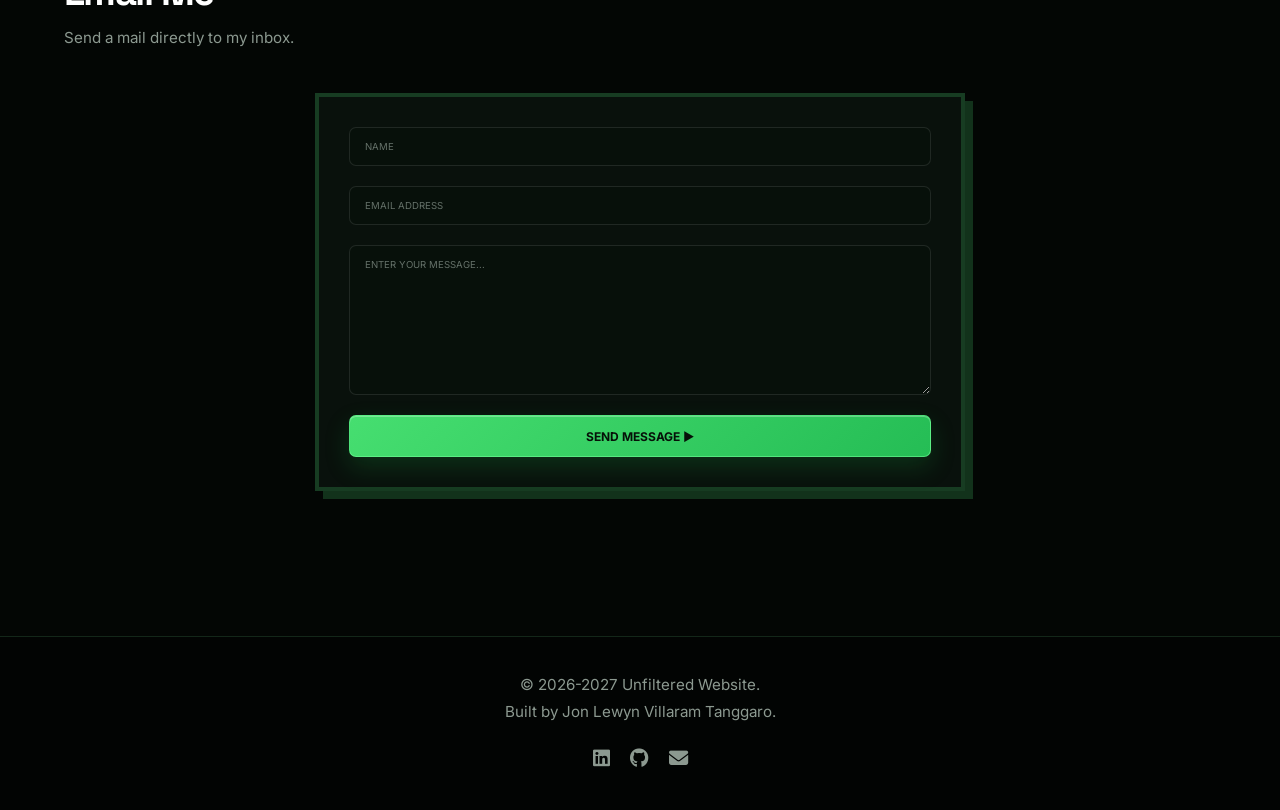
==== commit 1e6148e4: "Update index.html" ====
--- a/index.html
+++ b/index.html
@@ -616,75 +616,108 @@
     </div>
 
     <script>
+        // --- THEME, MOBILE NAVIGATION, AND REVEAL ANIMATIONS ---
+        const root = document.documentElement;
         const themeBtn = document.getElementById('theme-btn');
-        const themeIcon = themeBtn.querySelector('i');
-        const body = document.documentElement;
-
-        const savedTheme = localStorage.getItem('arcade-theme');
-        if (savedTheme === 'light') {
-            body.setAttribute('data-theme', 'light');
-            themeIcon.classList.replace('fa-sun', 'fa-moon');
-            themeIcon.style.color = 'var(--retro-purple)';
-        }
-
-        themeBtn.addEventListener('click', () => {
-            if (body.getAttribute('data-theme') === 'light') {
-                body.removeAttribute('data-theme');
-                localStorage.setItem('arcade-theme', 'dark');
-                themeIcon.classList.replace('fa-moon', 'fa-sun');
-                themeIcon.style.color = 'var(--retro-gold)';
+        const themeIcon = themeBtn?.querySelector('i');
+
+        function applyTheme(theme) {
+            root.setAttribute('data-theme', theme);
+            localStorage.setItem('portfolio-theme', theme);
+
+            if (!themeBtn || !themeIcon) return;
+
+            if (theme === 'light') {
+                themeIcon.classList.remove('fa-sun');
+                themeIcon.classList.add('fa-moon');
+                themeBtn.setAttribute('aria-label', 'Switch to dark theme');
+                themeBtn.setAttribute('title', 'Switch to dark theme');
             } else {
-                body.setAttribute('data-theme', 'light');
-                localStorage.setItem('arcade-theme', 'light');
-                themeIcon.classList.replace('fa-sun', 'fa-moon');
-                themeIcon.style.color = 'var(--retro-purple)';
+                themeIcon.classList.remove('fa-moon');
+                themeIcon.classList.add('fa-sun');
+                themeBtn.setAttribute('aria-label', 'Switch to light theme');
+                themeBtn.setAttribute('title', 'Switch to light theme');
             }
+        }
+
+        applyTheme(localStorage.getItem('portfolio-theme') || 'dark');
+
+        themeBtn?.addEventListener('click', () => {
+            const currentTheme = root.getAttribute('data-theme') || 'dark';
+            applyTheme(currentTheme === 'dark' ? 'light' : 'dark');
         });
 
         const mobileBtn = document.getElementById('mobile-menu-btn');
         const navMenu = document.getElementById('nav-center-menu');
 
-        mobileBtn.addEventListener('click', () => {
-            navMenu.classList.toggle('show');
+        function closeMobileMenu() {
+            navMenu?.classList.remove('show');
+            const icon = mobileBtn?.querySelector('i');
+            icon?.classList.remove('fa-times');
+            icon?.classList.add('fa-bars');
+            mobileBtn?.setAttribute('aria-expanded', 'false');
+            mobileBtn?.setAttribute('aria-label', 'Open navigation menu');
+        }
+
+        mobileBtn?.setAttribute('aria-expanded', 'false');
+        mobileBtn?.setAttribute('aria-label', 'Open navigation menu');
+
+        mobileBtn?.addEventListener('click', (event) => {
+            event.stopPropagation();
+            const isOpen = navMenu?.classList.toggle('show');
             const icon = mobileBtn.querySelector('i');
-            if (navMenu.classList.contains('show')) {
-                icon.classList.replace('fa-bars', 'fa-times');
+
+            if (isOpen) {
+                icon?.classList.remove('fa-bars');
+                icon?.classList.add('fa-times');
+                mobileBtn.setAttribute('aria-expanded', 'true');
+                mobileBtn.setAttribute('aria-label', 'Close navigation menu');
             } else {
-                icon.classList.replace('fa-times', 'fa-bars');
+                closeMobileMenu();
             }
         });
 
-        const particleCanvas = document.getElementById('particle-canvas');
-        const colors = ['#4ade80', '#3b82f6', '#bd93f9', '#ff79c6', '#facc15'];
-
-        function createParticles() {
-            for (let i = 0; i < 50; i++) {
-                const particle = document.createElement('div');
-                particle.className = 'pixel-particle';
-                particle.style.left = Math.random() * 100 + '%';
-                particle.style.top = Math.random() * 100 + '%';
-                particle.style.backgroundColor = colors[Math.floor(Math.random() * colors.length)];
-                particle.style.animationDuration = (Math.random() * 3 + 2.5) + 's';
-                particle.style.animationDelay = (Math.random() * 5) + 's';
-                particleCanvas.appendChild(particle);
+        navMenu?.querySelectorAll('a').forEach((link) => {
+            link.addEventListener('click', closeMobileMenu);
+        });
+
+        document.addEventListener('click', (event) => {
+            if (
+                navMenu?.classList.contains('show') &&
+                !navMenu.contains(event.target) &&
+                !mobileBtn?.contains(event.target)
+            ) {
+                closeMobileMenu();
             }
-        }
-        createParticles();
-
-        const observerOptions = { threshold: 0.18 };
-
-        const observer = new IntersectionObserver((entries) => {
-            entries.forEach(entry => {
-                if (entry.isIntersecting) {
-                    entry.target.classList.add('visible', 'show');
-                    observer.unobserve(entry.target);
-                }
+        });
+
+        document.addEventListener('keydown', (event) => {
+            if (event.key === 'Escape') closeMobileMenu();
+        });
+
+        window.addEventListener('resize', () => {
+            if (window.innerWidth > 980) closeMobileMenu();
+        });
+
+        const animatedElements = document.querySelectorAll('.skill-card, .item-card, .reveal');
+
+        if ('IntersectionObserver' in window) {
+            const observer = new IntersectionObserver((entries) => {
+                entries.forEach((entry) => {
+                    if (entry.isIntersecting) {
+                        entry.target.classList.add('show', 'visible');
+                        observer.unobserve(entry.target);
+                    }
+                });
+            }, {
+                threshold: 0.14,
+                rootMargin: '0px 0px -45px 0px'
             });
-        }, observerOptions);
-
-        document.querySelectorAll('.skill-card, .reveal').forEach(el => {
-            observer.observe(el);
-        });
+
+            animatedElements.forEach((element) => observer.observe(element));
+        } else {
+            animatedElements.forEach((element) => element.classList.add('show', 'visible'));
+        }
 
         // --- EMULATOR LOGIC ---
         const emulatorToggle = document.getElementById('emulator-toggle');
@@ -710,7 +743,7 @@
         });
 
         // --- AI CHAT LOGIC ---
-        const GROQ_API_KEY = "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";
+        const GROQ_API_KEY = ""; // Do not expose secret API keys in frontend code.
 
         const chatMessages = document.getElementById('chat-messages');
         const chatInput = document.getElementById('chat-input');
@@ -823,4 +856,4 @@
         });
     </script>
 </body>
-</html>+</html>
--- a/typewriter-theme.css
+++ b/typewriter-theme.css
@@ -1,507 +1,1147 @@
-/* Typewriter-inspired portfolio theme */
+@import url("https://fonts.googleapis.com/css2?family=Inter:wght@400;500;600;700;800&family=Space+Grotesk:wght@500;600;700&display=swap");
+
 :root,
 [data-theme="light"],
 [data-theme="dark"] {
-  --bg-color: #e9e9e7 !important;
-  --panel-bg: #f8f8f5 !important;
-  --panel-bg-2: #dededb !important;
-  --text-main: #202020 !important;
-  --text-muted: #60605c !important;
-  --border-dark: #30302d !important;
-  --grid-color: transparent !important;
-  --hero-glow-1: transparent !important;
-  --hero-glow-2: transparent !important;
-  --hero-glow-3: transparent !important;
-  --retro-green: #454541 !important;
-  --retro-blue: #30302d !important;
-  --retro-purple: #6b6b66 !important;
-  --retro-pink: #3c3c39 !important;
-  --retro-gold: #575752 !important;
-  --retro-red: #555550 !important;
-  --retro-orange: #666660 !important;
-  --retro-cyan: #4d4d49 !important;
-}
-
-* { text-shadow: none !important; }
-
-html { background: #e9e9e7; }
+    --bg-color: #030604 !important;
+    --panel-bg: #09110c !important;
+    --panel-bg-2: #0d1811 !important;
+    --text-main: #f4f7f4 !important;
+    --text-muted: #9aa49d !important;
+    --border-dark: rgba(91, 255, 133, 0.18) !important;
+
+    --retro-green: #39d86a !important;
+    --retro-blue: #39d86a !important;
+    --retro-purple: #67e88b !important;
+    --retro-pink: #39d86a !important;
+    --retro-gold: #a2f5b6 !important;
+    --retro-red: #ff6b6b !important;
+    --retro-orange: #68e68a !important;
+    --retro-cyan: #5ee883 !important;
+
+    --green: #39d86a;
+    --green-light: #72ed93;
+    --green-dark: #155f2b;
+    --green-glow: rgba(57, 216, 106, 0.17);
+    --surface: #08100b;
+    --surface-2: #0d1710;
+    --surface-3: #111f15;
+    --line: rgba(119, 255, 157, 0.14);
+    --white: #ffffff;
+    --muted: #8c9990;
+}
+
+/* =========================
+   GLOBAL RESET
+========================= */
+
+* {
+    box-sizing: border-box;
+    text-shadow: none !important;
+}
+
+html {
+    background: #030604;
+    scroll-behavior: smooth;
+}
 
 body {
-  font-family: "Courier Prime", "Courier New", Courier, monospace !important;
-  background-color: var(--bg-color) !important;
-  background-image:
-    radial-gradient(rgba(0,0,0,.055) .55px, transparent .65px),
-    linear-gradient(90deg, rgba(255,255,255,.28), rgba(0,0,0,.018)) !important;
-  background-size: 5px 5px, 100% 100% !important;
-  color: var(--text-main) !important;
-  letter-spacing: .015em;
-}
-
-body::before,
+    margin: 0 !important;
+    color: var(--text-main) !important;
+    font-family: "Inter", Arial, sans-serif !important;
+    background:
+        radial-gradient(
+            circle at 78% 8%,
+            rgba(57, 216, 106, 0.10),
+            transparent 22%
+        ),
+        radial-gradient(
+            circle at 18% 17%,
+            rgba(57, 216, 106, 0.06),
+            transparent 25%
+        ),
+        linear-gradient(180deg, #030604 0%, #020403 100%) !important;
+    background-attachment: fixed !important;
+    overflow-x: hidden;
+}
+
+body::before {
+    content: "";
+    position: fixed;
+    inset: 0;
+    pointer-events: none;
+    z-index: -1;
+    opacity: 0.45;
+    background:
+        linear-gradient(
+            125deg,
+            transparent 0 18%,
+            rgba(57, 216, 106, 0.035) 18% 26%,
+            transparent 26% 52%,
+            rgba(57, 216, 106, 0.025) 52% 61%,
+            transparent 61%
+        );
+}
+
 body::after,
-.scanlines { display: none !important; }
-
-h1, h2, h3, h4, h5, h6,
-.logo, .name, .item-title, .archive-header h1,
-.hero-title, .section-title, .nav-brand-text {
-  font-family: "Special Elite", "Courier Prime", "Courier New", monospace !important;
-  color: var(--text-main) !important;
-  letter-spacing: .035em;
-}
-
-p, li, .item-desc, .nav-brand-text .title {
-  font-family: "Courier Prime", "Courier New", monospace !important;
-}
+.scanlines,
+#particle-canvas,
+.pixel-particle {
+    display: none !important;
+}
+
+::selection {
+    background: var(--green);
+    color: #031006;
+}
+
+a {
+    color: inherit;
+}
+
+h1,
+h2,
+h3,
+h4,
+h5,
+h6,
+.logo,
+.name,
+.item-title,
+.hero-title,
+.archive-header h1,
+.section-title,
+.nav-brand-text {
+    font-family: "Space Grotesk", "Inter", Arial, sans-serif !important;
+    color: var(--white) !important;
+    text-shadow: none !important;
+}
+
+p,
+li,
+.item-desc,
+.nav-brand-text .title {
+    font-family: "Inter", Arial, sans-serif !important;
+    color: var(--muted) !important;
+    line-height: 1.75 !important;
+}
+
+h1 {
+    font-size: clamp(2.4rem, 5vw, 5rem) !important;
+    line-height: 1.04 !important;
+    letter-spacing: -0.055em !important;
+    font-weight: 700 !important;
+}
+
+h2 {
+    font-size: clamp(1.8rem, 3vw, 3rem) !important;
+    line-height: 1.12 !important;
+    letter-spacing: -0.04em !important;
+    font-weight: 700 !important;
+}
+
+h3 {
+    font-size: 1rem !important;
+    line-height: 1.4 !important;
+    font-weight: 600 !important;
+}
+
+p {
+    font-size: 0.95rem !important;
+}
+
+/* =========================
+   NAVIGATION
+========================= */
 
 nav {
-  background: rgba(248,248,245,.94) !important;
-  border: 1px solid #555550 !important;
-  border-radius: 2px !important;
-  box-shadow: 0 7px 18px rgba(0,0,0,.08) !important;
-  backdrop-filter: blur(8px) !important;
-}
-
-.jl-badge, .logo-icon {
-  background: #30302d !important;
-  color: #f8f8f5 !important;
-  border: 1px solid #30302d !important;
-  border-radius: 50% !important;
-  box-shadow: none !important;
-}
-
-.nav-center a, .nav-links a, .dropbtn {
-  color: #30302d !important;
-  border-radius: 0 !important;
-}
-
-.nav-center a::before { background: #30302d !important; }
-.nav-center a:hover, .nav-center a.active, .nav-links a:hover {
-  color: #111 !important;
-  background: transparent !important;
-  border-color: #30302d !important;
-  box-shadow: none !important;
-  text-decoration: underline;
-  text-underline-offset: 5px;
-}
-
-button, .btn-talk, .btn-primary, .btn-secondary, .btn-card,
-.back-btn, .cta-btn, .download-btn, .theme-toggle-btn, .mobile-menu-btn {
-  font-family: "Courier Prime", "Courier New", monospace !important;
-  background: #f8f8f5 !important;
-  color: #202020 !important;
-  border: 1px solid #30302d !important;
-  border-radius: 1px !important;
-  box-shadow: 3px 3px 0 #8a8a84 !important;
-  text-transform: uppercase;
-  letter-spacing: .08em;
-}
-
-button:hover, .btn-talk:hover, .btn-primary:hover, .btn-secondary:hover,
-.btn-card:hover, .back-btn:hover, .cta-btn:hover, .download-btn:hover {
-  background: #30302d !important;
-  color: #f8f8f5 !important;
-  transform: translate(-1px,-1px) !important;
-  box-shadow: 5px 5px 0 #aaa9a3 !important;
-  filter: none !important;
-}
-
-button:active, .btn-talk:active, .btn-primary:active, .btn-secondary:active,
-.btn-card:active, .back-btn:active {
-  transform: translate(2px,2px) !important;
-  box-shadow: 1px 1px 0 #8a8a84 !important;
-}
-
-.hero, .hero-section, .hero-container, .archive-container, main {
-  background: transparent !important;
-}
-
-.profile-frame, .profile-container, .profile-card {
-  background: #f8f8f5 !important;
-  border: 1px solid #30302d !important;
-  border-radius: 2px !important;
-  box-shadow: 8px 8px 0 rgba(48,48,45,.16) !important;
-}
-
-.profile-pic, .profile-frame img, .profile-container img {
-  border-radius: 1px !important;
-  filter: grayscale(100%) contrast(1.04) !important;
-  border-color: #f8f8f5 !important;
-}
-
-.badge, .status-badge, .tags span, .tag, .tech-tag {
-  background: #ededE9 !important;
-  color: #30302d !important;
-  border: 1px dashed #777771 !important;
-  border-radius: 1px !important;
-}
-
-.skill-card, .item-card, .project-card, .contact-card, .resume-card,
-.cert-card, .certificate-card, .chat-container, .about-card, .panel {
-  background: #f8f8f5 !important;
-  color: #202020 !important;
-  border: 1px solid #4c4c48 !important;
-  border-radius: 2px !important;
-  box-shadow: 7px 7px 0 rgba(70,70,66,.15) !important;
-}
-
-.skill-card:hover, .item-card:hover, .project-card:hover, .cert-card:hover {
-  transform: translateY(-3px) rotate(-.15deg) !important;
-  border-color: #202020 !important;
-  box-shadow: 9px 10px 0 rgba(70,70,66,.18) !important;
-}
-
-.item-card::before, .item-card::after { display: none !important; }
-
-.item-img-wrapper, .project-image, .cert-image {
-  background: #e3e3df !important;
-  color: #30302d !important;
-  border: 1px solid #4c4c48 !important;
-  border-radius: 1px !important;
-  box-shadow: inset 0 0 18px rgba(0,0,0,.08) !important;
-  filter: grayscale(100%);
-}
-
-.icon-box, .skill-icon, .section-icon {
-  background: transparent !important;
-  color: #30302d !important;
-  border: 1px solid #777771 !important;
-  border-radius: 50% !important;
-  box-shadow: none !important;
+    position: absolute !important;
+    top: 20px !important;
+    left: 50% !important;
+    transform: translateX(-50%) !important;
+    width: min(94%, 1180px) !important;
+    padding: 10px 14px !important;
+
+    display: flex !important;
+    align-items: center !important;
+    justify-content: space-between !important;
+
+    background: rgba(4, 9, 6, 0.82) !important;
+    border: 1px solid rgba(111, 255, 151, 0.13) !important;
+    border-radius: 11px !important;
+    box-shadow:
+        0 20px 60px rgba(0, 0, 0, 0.34),
+        inset 0 1px rgba(255, 255, 255, 0.02) !important;
+    backdrop-filter: blur(18px) !important;
+    z-index: 1000 !important;
+}
+
+.nav-left {
+    display: flex !important;
+    align-items: center !important;
+    gap: 10px !important;
+}
+
+.jl-badge,
+.logo-icon {
+    width: 36px !important;
+    height: 36px !important;
+    border: 0 !important;
+    border-radius: 50% !important;
+    background: linear-gradient(135deg, #52e479, #1ba349) !important;
+    color: #041007 !important;
+    box-shadow:
+        0 0 0 4px rgba(57, 216, 106, 0.08),
+        0 8px 20px rgba(57, 216, 106, 0.18) !important;
+    font-size: 0.9rem !important;
+    font-weight: 800 !important;
+    transform: none !important;
+}
+
+.nav-brand-text .name {
+    font-size: 0.88rem !important;
+    font-weight: 700 !important;
+    color: #ffffff !important;
+    margin: 0 !important;
+}
+
+.nav-brand-text .title {
+    color: #77847b !important;
+    font-size: 0.65rem !important;
+    margin-top: 2px !important;
+}
+
+.nav-center {
+    display: flex !important;
+    align-items: center !important;
+    gap: 3px !important;
+}
+
+.nav-center a,
+.nav-links a,
+.dropbtn {
+    position: relative !important;
+    padding: 9px 13px !important;
+    color: #aab5ad !important;
+    font-family: "Inter", Arial, sans-serif !important;
+    font-size: 0.68rem !important;
+    font-weight: 600 !important;
+    text-transform: uppercase !important;
+    letter-spacing: 0.08em !important;
+    text-decoration: none !important;
+    border: 0 !important;
+    border-radius: 6px !important;
+    background: transparent !important;
+    box-shadow: none !important;
+}
+
+.nav-center a::before {
+    display: none !important;
+}
+
+.nav-center a:hover,
+.nav-center a.active,
+.nav-links a:hover {
+    color: #ffffff !important;
+    background: rgba(57, 216, 106, 0.10) !important;
+}
+
+.nav-center a.active {
+    color: var(--green-light) !important;
+}
+
+.nav-right {
+    display: flex !important;
+    align-items: center !important;
+    gap: 8px !important;
+}
+
+/* =========================
+   BUTTONS
+========================= */
+
+button,
+.btn-talk,
+.btn-primary,
+.btn-secondary,
+.btn-card,
+.back-btn,
+.cta-btn,
+.download-btn,
+.theme-toggle-btn,
+.mobile-menu-btn {
+    min-height: 42px !important;
+    padding: 0 17px !important;
+    display: inline-flex !important;
+    align-items: center !important;
+    justify-content: center !important;
+    gap: 8px !important;
+
+    font-family: "Inter", Arial, sans-serif !important;
+    font-size: 0.75rem !important;
+    font-weight: 700 !important;
+    letter-spacing: 0 !important;
+    text-transform: none !important;
+    text-decoration: none !important;
+
+    color: #061008 !important;
+    background: linear-gradient(135deg, #46de70, #25bd55) !important;
+    border: 1px solid rgba(111, 255, 151, 0.55) !important;
+    border-radius: 7px !important;
+    box-shadow:
+        0 10px 24px rgba(23, 159, 64, 0.22),
+        inset 0 1px rgba(255, 255, 255, 0.28) !important;
+
+    transition:
+        transform 0.2s ease,
+        filter 0.2s ease,
+        box-shadow 0.2s ease !important;
+}
+
+button:hover,
+.btn-talk:hover,
+.btn-primary:hover,
+.btn-card:hover,
+.back-btn:hover,
+.cta-btn:hover,
+.download-btn:hover {
+    transform: translateY(-2px) !important;
+    filter: brightness(1.08) !important;
+    box-shadow:
+        0 14px 34px rgba(23, 159, 64, 0.30),
+        0 0 30px rgba(57, 216, 106, 0.10) !important;
+}
+
+button:active,
+.btn-talk:active,
+.btn-primary:active,
+.btn-card:active,
+.back-btn:active {
+    transform: translateY(0) !important;
+}
+
+.btn-secondary,
+.theme-toggle-btn,
+.mobile-menu-btn {
+    color: #d9e3dc !important;
+    background: rgba(255, 255, 255, 0.035) !important;
+    border: 1px solid rgba(255, 255, 255, 0.12) !important;
+    box-shadow: none !important;
+}
+
+.btn-secondary:hover,
+.theme-toggle-btn:hover,
+.mobile-menu-btn:hover {
+    color: var(--green-light) !important;
+    background: rgba(57, 216, 106, 0.09) !important;
+    border-color: rgba(57, 216, 106, 0.34) !important;
+}
+
+.theme-toggle-btn,
+.mobile-menu-btn {
+    width: 42px !important;
+    padding: 0 !important;
+}
+
+/* =========================
+   HERO SECTION
+========================= */
+
+.hero-container,
+.hero,
+.hero-section {
+    position: relative !important;
+    min-height: 100vh !important;
+    padding: 145px 5vw 90px !important;
+    background:
+        linear-gradient(
+            125deg,
+            rgba(57, 216, 106, 0.03),
+            transparent 38%
+        ),
+        linear-gradient(
+            310deg,
+            rgba(57, 216, 106, 0.05),
+            transparent 42%
+        ) !important;
+    overflow: hidden !important;
+}
+
+.hero-container::before {
+    content: "";
+    position: absolute;
+    inset: 0;
+    opacity: 0.75;
+    pointer-events: none;
+    background:
+        linear-gradient(
+            30deg,
+            transparent 0 55%,
+            rgba(58, 214, 103, 0.055) 55% 65%,
+            transparent 65%
+        ),
+        linear-gradient(
+            150deg,
+            transparent 0 65%,
+            rgba(58, 214, 103, 0.04) 65% 76%,
+            transparent 76%
+        );
+}
+
+.hero-content {
+    position: relative !important;
+    z-index: 2 !important;
+    width: min(1180px, 100%) !important;
+    margin: 0 auto !important;
+
+    display: grid !important;
+    grid-template-columns: minmax(0, 1.16fr) minmax(300px, 0.84fr) !important;
+    align-items: center !important;
+    gap: clamp(40px, 7vw, 95px) !important;
+
+    text-align: left !important;
+}
+
+.hero-content > * {
+    min-width: 0;
+}
+
+.profile-frame {
+    grid-column: 2 !important;
+    grid-row: 1 / span 6 !important;
+    justify-self: end !important;
+
+    position: relative !important;
+    width: min(100%, 390px) !important;
+    padding: 0 !important;
+    margin: 0 !important;
+
+    background:
+        linear-gradient(
+            145deg,
+            rgba(57, 216, 106, 0.16),
+            rgba(8, 16, 11, 0.95)
+        ) !important;
+    border: 1px solid rgba(96, 255, 139, 0.22) !important;
+    border-radius: 12px !important;
+    box-shadow:
+        0 28px 90px rgba(0, 0, 0, 0.48),
+        0 0 80px rgba(57, 216, 106, 0.08) !important;
+    transform: none !important;
+    overflow: hidden !important;
+}
+
+.profile-frame::before {
+    content: "";
+    position: absolute;
+    inset: 0;
+    z-index: 2;
+    pointer-events: none;
+    background:
+        linear-gradient(
+            180deg,
+            transparent 55%,
+            rgba(3, 8, 5, 0.42) 100%
+        );
+}
+
+.profile-pic,
+.profile-frame img,
+.profile-container img {
+    display: block !important;
+    width: 100% !important;
+    height: clamp(350px, 47vw, 510px) !important;
+    object-fit: cover !important;
+    object-position: center top !important;
+
+    border: 0 !important;
+    border-radius: 0 !important;
+    box-shadow: none !important;
+
+    filter:
+        saturate(1.08)
+        contrast(1.06)
+        brightness(0.92) !important;
+
+    animation: none !important;
+    transform: none !important;
+}
+
+.sticker-gif {
+    display: none !important;
 }
 
 .gradient-text {
-  background: none !important;
-  -webkit-text-fill-color: #202020 !important;
-  color: #202020 !important;
-  position: relative;
+    color: var(--white) !important;
+    background: none !important;
+    -webkit-text-fill-color: var(--white) !important;
+    text-shadow: none !important;
 }
 
 .gradient-text::after {
-  content: "_";
-  animation: typeCursor 1s steps(1) infinite;
-}
-
-@keyframes typeCursor { 50% { opacity: 0; } }
-
-.section-title h2::before, .archive-header h1::before {
-  content: "// ";
-  color: #777771;
-}
-
-hr, footer { border-color: #777771 !important; }
-footer { background: rgba(248,248,245,.7) !important; color: #5f5f5a !important; }
-.social-links a { color: #30302d !important; }
-.social-links a:hover { color: #000 !important; }
-
-input, textarea, select {
-  font-family: "Courier Prime", "Courier New", monospace !important;
-  color: #202020 !important;
-  background: #fbfbf8 !important;
-  border: 1px solid #555550 !important;
-  border-radius: 1px !important;
-  box-shadow: inset 2px 2px 0 rgba(0,0,0,.05) !important;
-}
-
-@media (max-width: 900px) {
-  nav { border-left: 0 !important; border-right: 0 !important; border-top: 0 !important; }
-  .nav-center { background: #f8f8f5 !important; border-color: #555550 !important; }
-}
-
-/* Refined editorial pass — quiet, personal, and intentionally imperfect */
-:root,
-[data-theme="light"],
-[data-theme="dark"] {
-  --paper: #f6f5f1 !important;
-  --paper-deep: #eceae4 !important;
-  --ink: #242321 !important;
-  --ink-soft: #68655f !important;
-  --rule: #cbc7be !important;
-  --proof: #9b3d35 !important;
-  --bg-color: #e8e6e0 !important;
-  --panel-bg: var(--paper) !important;
-  --panel-bg-2: var(--paper-deep) !important;
-  --text-main: var(--ink) !important;
-  --text-muted: var(--ink-soft) !important;
-  --border-dark: var(--ink) !important;
-}
-
-html { scroll-padding-top: 110px; }
-
-body {
-  font-weight: 400 !important;
-  letter-spacing: 0 !important;
-  background-image:
-    linear-gradient(rgba(255,255,255,.24), rgba(255,255,255,.24)),
-    radial-gradient(circle at 20% 10%, rgba(0,0,0,.035) 0 1px, transparent 1.2px) !important;
-  background-size: auto, 8px 8px !important;
-}
-
-body > * { position: relative; }
-
-body::selection,
-::selection { background: rgba(155,61,53,.18); color: var(--ink); }
-
-h1, h2, h3, h4, h5, h6,
-.logo, .name, .item-title, .archive-header h1,
-.hero-title, .section-title, .nav-brand-text {
-  letter-spacing: -.015em !important;
-  font-weight: 400 !important;
-}
-
-p, li, .item-desc, .nav-brand-text .title {
-  font-weight: 400 !important;
-}
-
-p { line-height: 1.78 !important; }
-
-nav {
-  max-width: 1160px !important;
-  background: rgba(246,245,241,.88) !important;
-  border: 0 !important;
-  border-bottom: 1px solid var(--rule) !important;
-  border-radius: 0 !important;
-  box-shadow: 0 12px 34px rgba(35,33,29,.06) !important;
-  backdrop-filter: blur(14px) saturate(.85) !important;
-}
-
-.jl-badge, .logo-icon {
-  border-radius: 2px !important;
-  background: var(--ink) !important;
-  transform: rotate(-1.5deg);
-}
-
-.nav-center a, .nav-links a, .dropbtn {
-  text-transform: none !important;
-  letter-spacing: .015em !important;
-  font-weight: 400 !important;
-}
-
-.nav-center a:hover, .nav-center a.active, .nav-links a:hover {
-  text-decoration: none !important;
-  color: var(--proof) !important;
-}
-
-.nav-center a::before {
-  height: 1px !important;
-  background: var(--proof) !important;
-}
-
-button, .btn-talk, .btn-primary, .btn-secondary, .btn-card,
-.back-btn, .cta-btn, .download-btn, .theme-toggle-btn, .mobile-menu-btn {
-  text-transform: none !important;
-  letter-spacing: .015em !important;
-  font-weight: 700 !important;
-  border: 1px solid var(--ink) !important;
-  border-radius: 2px !important;
-  box-shadow: none !important;
-  transition: background .2s ease, color .2s ease, transform .2s ease !important;
-}
-
-button:hover, .btn-talk:hover, .btn-primary:hover, .btn-secondary:hover,
-.btn-card:hover, .back-btn:hover, .cta-btn:hover, .download-btn:hover {
-  transform: translateY(-2px) !important;
-  box-shadow: 0 8px 18px rgba(36,35,33,.10) !important;
-}
-
-button:active, .btn-talk:active, .btn-primary:active, .btn-secondary:active,
-.btn-card:active, .back-btn:active {
-  transform: translateY(0) !important;
-  box-shadow: none !important;
-}
-
-.btn-primary, .cta-btn, .download-btn {
-  background: var(--ink) !important;
-  color: var(--paper) !important;
-}
-
-.btn-primary:hover, .cta-btn:hover, .download-btn:hover {
-  background: var(--proof) !important;
-  border-color: var(--proof) !important;
-}
-
-.profile-frame, .profile-container, .profile-card {
-  padding: 10px !important;
-  border: 1px solid var(--rule) !important;
-  border-radius: 0 !important;
-  box-shadow: 18px 20px 0 rgba(36,35,33,.055) !important;
-  transform: rotate(.6deg);
-}
-
-.profile-pic, .profile-frame img, .profile-container img {
-  filter: grayscale(100%) contrast(1.02) brightness(.98) !important;
-}
-
-.badge, .status-badge, .tags span, .tag, .tech-tag {
-  background: transparent !important;
-  border: 1px solid var(--rule) !important;
-  border-radius: 999px !important;
-  padding-left: .75rem !important;
-  padding-right: .75rem !important;
-  letter-spacing: 0 !important;
-  text-transform: none !important;
-}
-
-.skill-card, .item-card, .project-card, .contact-card, .resume-card,
-.cert-card, .certificate-card, .chat-container, .about-card, .panel {
-  border: 1px solid var(--rule) !important;
-  border-radius: 0 !important;
-  box-shadow: 0 12px 36px rgba(40,37,31,.055) !important;
-}
-
-.skill-card, .item-card, .project-card, .cert-card, .certificate-card {
-  transition: transform .25s ease, box-shadow .25s ease, border-color .25s ease !important;
-}
-
-.skill-card:hover, .item-card:hover, .project-card:hover, .cert-card:hover,
+    display: none !important;
+}
+
+.bio-text {
+    max-width: 650px !important;
+    margin: 18px 0 30px !important;
+    color: #9ba79f !important;
+    font-size: 0.98rem !important;
+}
+
+.cta-buttons {
+    display: flex !important;
+    justify-content: flex-start !important;
+    align-items: center !important;
+    flex-wrap: wrap !important;
+    gap: 12px !important;
+    margin: 0 0 42px !important;
+}
+
+.hero-stats {
+    width: 100% !important;
+    max-width: 680px !important;
+    margin: 0 !important;
+
+    display: grid !important;
+    grid-template-columns: repeat(3, minmax(0, 1fr)) !important;
+    gap: 12px !important;
+}
+
+.stat-card {
+    min-height: 112px !important;
+    padding: 21px !important;
+
+    text-align: left !important;
+    background:
+        linear-gradient(
+            145deg,
+            rgba(57, 216, 106, 0.07),
+            rgba(8, 16, 11, 0.82)
+        ) !important;
+    border: 1px solid rgba(100, 255, 142, 0.14) !important;
+    border-radius: 9px !important;
+    box-shadow: none !important;
+}
+
+.stat-card:hover {
+    transform: translateY(-4px) !important;
+    border-color: rgba(76, 239, 120, 0.34) !important;
+}
+
+.stat-card strong {
+    display: block !important;
+    margin-bottom: 9px !important;
+
+    color: var(--green) !important;
+    font-family: "Space Grotesk", sans-serif !important;
+    font-size: clamp(1.3rem, 2.4vw, 2rem) !important;
+    line-height: 1 !important;
+    font-weight: 700 !important;
+}
+
+.stat-card span {
+    color: #849087 !important;
+    font-size: 0.68rem !important;
+    line-height: 1.55 !important;
+}
+
+.scroll-indicator {
+    bottom: 25px !important;
+    color: #68736b !important;
+    animation: none !important;
+}
+
+.scroll-indicator i {
+    color: var(--green) !important;
+}
+
+/* =========================
+   SECTION LAYOUT
+========================= */
+
+.skills-section,
+.ai-chat-section,
+.contact-section,
+.archive-container,
+main {
+    position: relative !important;
+    z-index: 2 !important;
+    padding: 95px 5vw !important;
+    background: transparent !important;
+}
+
+.skills-section::before,
+.ai-chat-section::before,
+.contact-section::before {
+    content: "";
+    position: absolute;
+    top: 0;
+    left: 5vw;
+    right: 5vw;
+    height: 1px;
+    background: linear-gradient(
+        90deg,
+        transparent,
+        rgba(99, 255, 142, 0.18),
+        transparent
+    );
+}
+
+.section-title {
+    width: min(1160px, 100%) !important;
+    margin: 0 auto 42px !important;
+    text-align: left !important;
+}
+
+.section-title h2,
+.archive-header h1 {
+    display: block !important;
+    margin-bottom: 12px !important;
+}
+
+.section-title h2::before,
+.section-title h2::after,
+.archive-header h1::before,
+.archive-header h1::after {
+    display: none !important;
+}
+
+.section-title p {
+    max-width: 650px !important;
+    margin: 0 !important;
+}
+
+/* =========================
+   CARDS
+========================= */
+
+.skills-grid,
+.items-grid,
+.projects-grid,
+.certificates-grid {
+    width: min(1160px, 100%) !important;
+    margin: 0 auto !important;
+
+    display: grid !important;
+    grid-template-columns: repeat(3, minmax(0, 1fr)) !important;
+    gap: 18px !important;
+}
+
+.skill-card,
+.item-card,
+.project-card,
+.contact-card,
+.resume-card,
+.cert-card,
+.certificate-card,
+.chat-container,
+.about-card,
+.panel {
+    position: relative !important;
+    width: auto !important;
+    min-width: 0 !important;
+    padding: 25px !important;
+
+    color: var(--text-main) !important;
+    background:
+        linear-gradient(
+            145deg,
+            rgba(57, 216, 106, 0.045),
+            transparent 42%
+        ),
+        var(--surface) !important;
+
+    border: 1px solid var(--line) !important;
+    border-radius: 9px !important;
+    box-shadow:
+        0 20px 50px rgba(0, 0, 0, 0.23),
+        inset 0 1px rgba(255, 255, 255, 0.02) !important;
+
+    overflow: hidden !important;
+    opacity: 1 !important;
+    transform: none !important;
+
+    transition:
+        transform 0.25s ease,
+        border-color 0.25s ease,
+        background 0.25s ease,
+        box-shadow 0.25s ease !important;
+}
+
+.skill-card::before,
+.item-card::before,
+.project-card::before,
+.cert-card::before {
+    content: "";
+    position: absolute;
+    top: 0;
+    left: 0;
+    width: 3px;
+    height: 100%;
+    background: linear-gradient(
+        180deg,
+        var(--green),
+        transparent
+    );
+    opacity: 0.55;
+}
+
+.skill-card::after,
+.item-card::after,
+.project-card::after,
+.cert-card::after {
+    display: none !important;
+}
+
+.skill-card:hover,
+.item-card:hover,
+.project-card:hover,
+.cert-card:hover,
 .certificate-card:hover {
-  transform: translateY(-5px) !important;
-  border-color: #aaa69d !important;
-  box-shadow: 0 20px 44px rgba(40,37,31,.09) !important;
-}
-
-.skill-card::after, .btn-primary::before, .btn-secondary::before,
-.ai-side-panel::before, .chat-container::before { display: none !important; }
-
-.icon-box, .skill-icon, .section-icon {
-  border: 0 !important;
-  border-radius: 0 !important;
-  color: var(--proof) !important;
-}
-
-.gradient-text::after { color: var(--proof); }
-
-.section-title h2::before, .archive-header h1::before {
-  content: "" !important;
-}
-
-.section-title h2, .archive-header h1 {
-  display: inline-block;
-  position: relative;
-}
-
-.section-title h2::after, .archive-header h1::after {
-  content: "";
-  position: absolute;
-  left: 3%; right: -8%; bottom: -8px;
-  height: 2px;
-  background: var(--proof);
-  opacity: .72;
-  transform: rotate(-.7deg);
-}
-
-.hero-stats { gap: 12px !important; }
-.stat-card {
-  border: 0 !important;
-  border-top: 1px solid var(--rule) !important;
-  background: transparent !important;
-  box-shadow: none !important;
-  text-align: left !important;
-}
-.stat-card:hover { transform: none !important; }
-.stat-card strong { color: var(--ink) !important; text-shadow: none !important; }
-
-.ai-shell { gap: 18px !important; }
+    transform: translateY(-7px) !important;
+    border-color: rgba(75, 238, 119, 0.32) !important;
+    background:
+        linear-gradient(
+            145deg,
+            rgba(57, 216, 106, 0.09),
+            transparent 52%
+        ),
+        var(--surface-2) !important;
+    box-shadow:
+        0 25px 65px rgba(0, 0, 0, 0.34),
+        0 0 34px rgba(57, 216, 106, 0.05) !important;
+}
+
+.skill-card.show {
+    opacity: 1 !important;
+    animation: cardReveal 0.55s ease both !important;
+}
+
+@keyframes cardReveal {
+    from {
+        opacity: 0;
+        transform: translateY(20px);
+    }
+
+    to {
+        opacity: 1;
+        transform: translateY(0);
+    }
+}
+
+.icon-box,
+.skill-icon,
+.section-icon {
+    width: 44px !important;
+    height: 44px !important;
+    margin-bottom: 18px !important;
+
+    display: flex !important;
+    align-items: center !important;
+    justify-content: center !important;
+
+    color: #061008 !important;
+    background: linear-gradient(135deg, #53e67c, #28bd58) !important;
+    border: 0 !important;
+    border-radius: 50% !important;
+    box-shadow:
+        0 10px 25px rgba(57, 216, 106, 0.18) !important;
+
+    font-size: 1rem !important;
+}
+
+.tags {
+    display: flex !important;
+    flex-wrap: wrap !important;
+    justify-content: flex-start !important;
+    gap: 7px !important;
+    margin-top: 18px !important;
+}
+
+.tags span,
+.tag,
+.tech-tag,
+.badge,
+.status-badge {
+    padding: 6px 10px !important;
+
+    color: #9eeab3 !important;
+    background: rgba(57, 216, 106, 0.07) !important;
+    border: 1px solid rgba(57, 216, 106, 0.17) !important;
+    border-radius: 999px !important;
+
+    font-family: "Inter", Arial, sans-serif !important;
+    font-size: 0.64rem !important;
+    font-weight: 500 !important;
+    text-transform: none !important;
+    letter-spacing: 0 !important;
+}
+
+/* =========================
+   PROJECT AND CERT IMAGES
+========================= */
+
+.item-img-wrapper,
+.project-image,
+.cert-image {
+    margin: -25px -25px 22px !important;
+    width: calc(100% + 50px) !important;
+    min-height: 210px !important;
+
+    background: #07100a !important;
+    border: 0 !important;
+    border-bottom: 1px solid var(--line) !important;
+    border-radius: 0 !important;
+    box-shadow: none !important;
+    overflow: hidden !important;
+    filter: none !important;
+}
+
+.item-img-wrapper img,
+.project-image img,
+.cert-image img {
+    display: block !important;
+    width: 100% !important;
+    height: 215px !important;
+    object-fit: cover !important;
+
+    filter:
+        saturate(1.03)
+        contrast(1.04)
+        brightness(0.86) !important;
+
+    transition:
+        transform 0.4s ease,
+        filter 0.4s ease !important;
+}
+
+.item-card:hover img,
+.project-card:hover img,
+.cert-card:hover img {
+    transform: scale(1.035) !important;
+    filter:
+        saturate(1.08)
+        contrast(1.05)
+        brightness(0.96) !important;
+}
+
+/* =========================
+   AI CHAT
+========================= */
+
+.ai-shell {
+    width: min(1160px, 100%) !important;
+    margin: 0 auto !important;
+
+    display: grid !important;
+    grid-template-columns: 280px minmax(0, 1fr) !important;
+    gap: 18px !important;
+}
+
 .ai-side-panel {
-  background: var(--paper-deep) !important;
-  border: 1px solid var(--rule) !important;
-  box-shadow: none !important;
-}
-.ai-avatar-ring { border-color: var(--rule) !important; animation: none !important; }
+    padding: 24px !important;
+    background:
+        linear-gradient(
+            145deg,
+            rgba(57, 216, 106, 0.07),
+            transparent 48%
+        ),
+        var(--surface) !important;
+    border: 1px solid var(--line) !important;
+    border-radius: 9px !important;
+    box-shadow: none !important;
+}
+
+.ai-side-panel::before,
+.chat-container::before {
+    display: none !important;
+}
+
+.ai-avatar-ring {
+    border-color: rgba(57, 216, 106, 0.24) !important;
+    animation: none !important;
+}
+
 .ai-avatar {
-  background: var(--paper) !important;
-  border-color: var(--ink) !important;
-  color: var(--ink) !important;
-  box-shadow: none !important;
-}
-.ai-side-panel h3 { color: var(--ink) !important; text-shadow: none !important; }
+    color: var(--green) !important;
+    background: rgba(57, 216, 106, 0.08) !important;
+    border-color: rgba(57, 216, 106, 0.30) !important;
+    box-shadow: 0 0 30px rgba(57, 216, 106, 0.09) !important;
+}
+
+.ai-side-panel h3 {
+    color: #ffffff !important;
+}
+
 .ai-status-item {
-  background: rgba(255,255,255,.45) !important;
-  border: 1px solid var(--rule) !important;
-  color: var(--ink) !important;
-}
-.dot { box-shadow: none !important; background: var(--proof) !important; }
+    color: #b8c2bb !important;
+    background: rgba(255, 255, 255, 0.025) !important;
+    border: 1px solid var(--line) !important;
+    border-radius: 6px !important;
+}
+
+.dot {
+    background: var(--green) !important;
+    box-shadow: 0 0 12px rgba(57, 216, 106, 0.5) !important;
+}
+
 .ai-mini-tags span {
-  background: transparent !important;
-  color: var(--ink-soft) !important;
-  border: 1px solid var(--rule) !important;
+    color: #9eeab3 !important;
+    background: rgba(57, 216, 106, 0.05) !important;
+    border-color: rgba(57, 216, 106, 0.16) !important;
+}
+
+.chat-container {
+    padding: 0 !important;
 }
 
 .chat-header {
-  background: var(--ink) !important;
-  color: var(--paper) !important;
-  border-bottom: 0 !important;
-}
-.chat-messages { background: #efede7 !important; font-family: "Courier Prime", monospace !important; }
+    padding: 18px 20px !important;
+    color: #ffffff !important;
+    background:
+        linear-gradient(
+            90deg,
+            rgba(57, 216, 106, 0.11),
+            transparent
+        ),
+        #08100b !important;
+    border-bottom: 1px solid var(--line) !important;
+}
+
+.chat-messages {
+    background: #050a07 !important;
+}
+
 .message {
-  border: 1px solid var(--rule) !important;
-  border-radius: 3px !important;
-  box-shadow: none !important;
-}
-.msg-user { background: #dedbd3 !important; color: var(--ink) !important; }
-.msg-ai { background: var(--paper) !important; }
-.quick-prompts { border-color: var(--rule) !important; }
-
-.item-img-wrapper, .project-image, .cert-image {
-  filter: grayscale(100%) contrast(.96) !important;
-  border: 0 !important;
-  border-bottom: 1px solid var(--rule) !important;
-  box-shadow: none !important;
-}
+    color: #dce5df !important;
+    background: #0b140e !important;
+    border: 1px solid var(--line) !important;
+    border-radius: 8px !important;
+    box-shadow: none !important;
+}
+
+.msg-user {
+    color: #071009 !important;
+    background: linear-gradient(135deg, #55e77e, #2ec75e) !important;
+    border-color: transparent !important;
+}
+
+.msg-ai {
+    color: #dce5df !important;
+    background: #0b140e !important;
+}
+
+.quick-prompts {
+    border-color: var(--line) !important;
+}
+
+/* =========================
+   CONTACT / FORMS
+========================= */
+
+input,
+textarea,
+select {
+    width: 100% !important;
+    padding: 13px 15px !important;
+
+    color: #f4f8f5 !important;
+    background: #07100a !important;
+    border: 1px solid rgba(255, 255, 255, 0.10) !important;
+    border-radius: 7px !important;
+    box-shadow: none !important;
+
+    font-family: "Inter", Arial, sans-serif !important;
+}
+
+input:focus,
+textarea:focus,
+select:focus {
+    outline: none !important;
+    border-color: rgba(57, 216, 106, 0.55) !important;
+    box-shadow: 0 0 0 4px rgba(57, 216, 106, 0.08) !important;
+}
+
+input::placeholder,
+textarea::placeholder {
+    color: #657169 !important;
+}
+
+/* =========================
+   FOOTER
+========================= */
 
 footer {
-  border-top: 1px solid var(--rule) !important;
-  background: transparent !important;
-}
-
-input, textarea, select {
-  border: 0 !important;
-  border-bottom: 1px solid #8e8a82 !important;
-  border-radius: 0 !important;
-  box-shadow: none !important;
-  background: transparent !important;
-}
-input:focus, textarea:focus, select:focus {
-  outline: none !important;
-  border-color: var(--proof) !important;
-}
-
-/* Make motion feel authored rather than decorative */
-.skill-card.show { animation: quietReveal .55s ease both !important; }
-@keyframes quietReveal {
-  from { opacity: 0; transform: translateY(16px); }
-  to { opacity: 1; transform: translateY(0); }
-}
-.scroll-indicator { animation: none !important; opacity: .7; }
-
-@media (min-width: 901px) {
-  .skills-grid > *:nth-child(even),
-  .items-grid > *:nth-child(even),
-  .projects-grid > *:nth-child(even),
-  .certificates-grid > *:nth-child(even) {
-    transform: translateY(18px);
-  }
-  .skills-grid > *:nth-child(even):hover,
-  .items-grid > *:nth-child(even):hover,
-  .projects-grid > *:nth-child(even):hover,
-  .certificates-grid > *:nth-child(even):hover {
-    transform: translateY(12px) !important;
-  }
-}
-
-@media (max-width: 900px) {
-  nav {
-    background: rgba(246,245,241,.96) !important;
-    box-shadow: 0 6px 20px rgba(35,33,29,.06) !important;
-  }
-  .nav-center { border: 1px solid var(--rule) !important; box-shadow: 0 18px 34px rgba(35,33,29,.08); }
-  .profile-frame, .profile-container, .profile-card { transform: none; box-shadow: 10px 12px 0 rgba(36,35,33,.05) !important; }
-  .ai-shell { grid-template-columns: 1fr !important; }
+    padding: 35px 5vw !important;
+    color: #78847c !important;
+    background: #020403 !important;
+    border-top: 1px solid var(--line) !important;
+}
+
+.social-links a {
+    color: #8c9990 !important;
+}
+
+.social-links a:hover {
+    color: var(--green) !important;
+}
+
+/* =========================
+   MOBILE
+========================= */
+
+@media (max-width: 980px) {
+    nav {
+        width: calc(100% - 30px) !important;
+    }
+
+    .hero-content {
+        grid-template-columns: 1fr !important;
+        text-align: center !important;
+    }
+
+    .profile-frame {
+        grid-column: 1 !important;
+        grid-row: auto !important;
+        justify-self: center !important;
+        width: min(100%, 360px) !important;
+        order: -1 !important;
+    }
+
+    .profile-pic,
+    .profile-frame img,
+    .profile-container img {
+        height: 400px !important;
+    }
+
+    .bio-text {
+        margin-left: auto !important;
+        margin-right: auto !important;
+    }
+
+    .cta-buttons {
+        justify-content: center !important;
+    }
+
+    .hero-stats {
+        margin-left: auto !important;
+        margin-right: auto !important;
+    }
+
+    .section-title {
+        text-align: center !important;
+    }
+
+    .section-title p {
+        margin-left: auto !important;
+        margin-right: auto !important;
+    }
+
+    .skills-grid,
+    .items-grid,
+    .projects-grid,
+    .certificates-grid {
+        grid-template-columns: repeat(2, minmax(0, 1fr)) !important;
+    }
+
+    .ai-shell {
+        grid-template-columns: 1fr !important;
+    }
+
+    .nav-center {
+        background: rgba(5, 10, 7, 0.98) !important;
+        border: 1px solid var(--line) !important;
+        border-radius: 9px !important;
+        box-shadow: 0 20px 50px rgba(0, 0, 0, 0.4) !important;
+    }
+}
+
+@media (max-width: 680px) {
+    nav {
+        top: 10px !important;
+        padding: 9px !important;
+    }
+
+    .nav-brand-text {
+        display: none !important;
+    }
+
+    .hero-container {
+        padding: 110px 18px 70px !important;
+    }
+
+    h1 {
+        font-size: clamp(2.1rem, 11vw, 3.15rem) !important;
+    }
+
+    .profile-frame {
+        width: min(100%, 315px) !important;
+    }
+
+    .profile-pic,
+    .profile-frame img,
+    .profile-container img {
+        height: 350px !important;
+    }
+
+    .hero-stats {
+        grid-template-columns: 1fr !important;
+    }
+
+    .skills-section,
+    .ai-chat-section,
+    .contact-section,
+    .archive-container,
+    main {
+        padding: 70px 18px !important;
+    }
+
+    .skills-grid,
+    .items-grid,
+    .projects-grid,
+    .certificates-grid {
+        grid-template-columns: 1fr !important;
+    }
+
+    .skill-card,
+    .item-card,
+    .project-card,
+    .contact-card,
+    .resume-card,
+    .cert-card,
+    .certificate-card,
+    .about-card,
+    .panel {
+        padding: 21px !important;
+    }
+
+    .item-img-wrapper,
+    .project-image,
+    .cert-image {
+        margin:
+            -21px
+            -21px
+            20px !important;
+        width: calc(100% + 42px) !important;
+    }
+
+    .cta-buttons {
+        flex-direction: column !important;
+    }
+
+    .cta-buttons a {
+        width: 100% !important;
+    }
 }
 
 @media (prefers-reduced-motion: reduce) {
-  *, *::before, *::after {
-    animation-duration: .01ms !important;
-    animation-iteration-count: 1 !important;
-    transition-duration: .01ms !important;
-  }
-}
+    *,
+    *::before,
+    *::after {
+        animation-duration: 0.01ms !important;
+        animation-iteration-count: 1 !important;
+        scroll-behavior: auto !important;
+        transition-duration: 0.01ms !important;
+    }
+}
